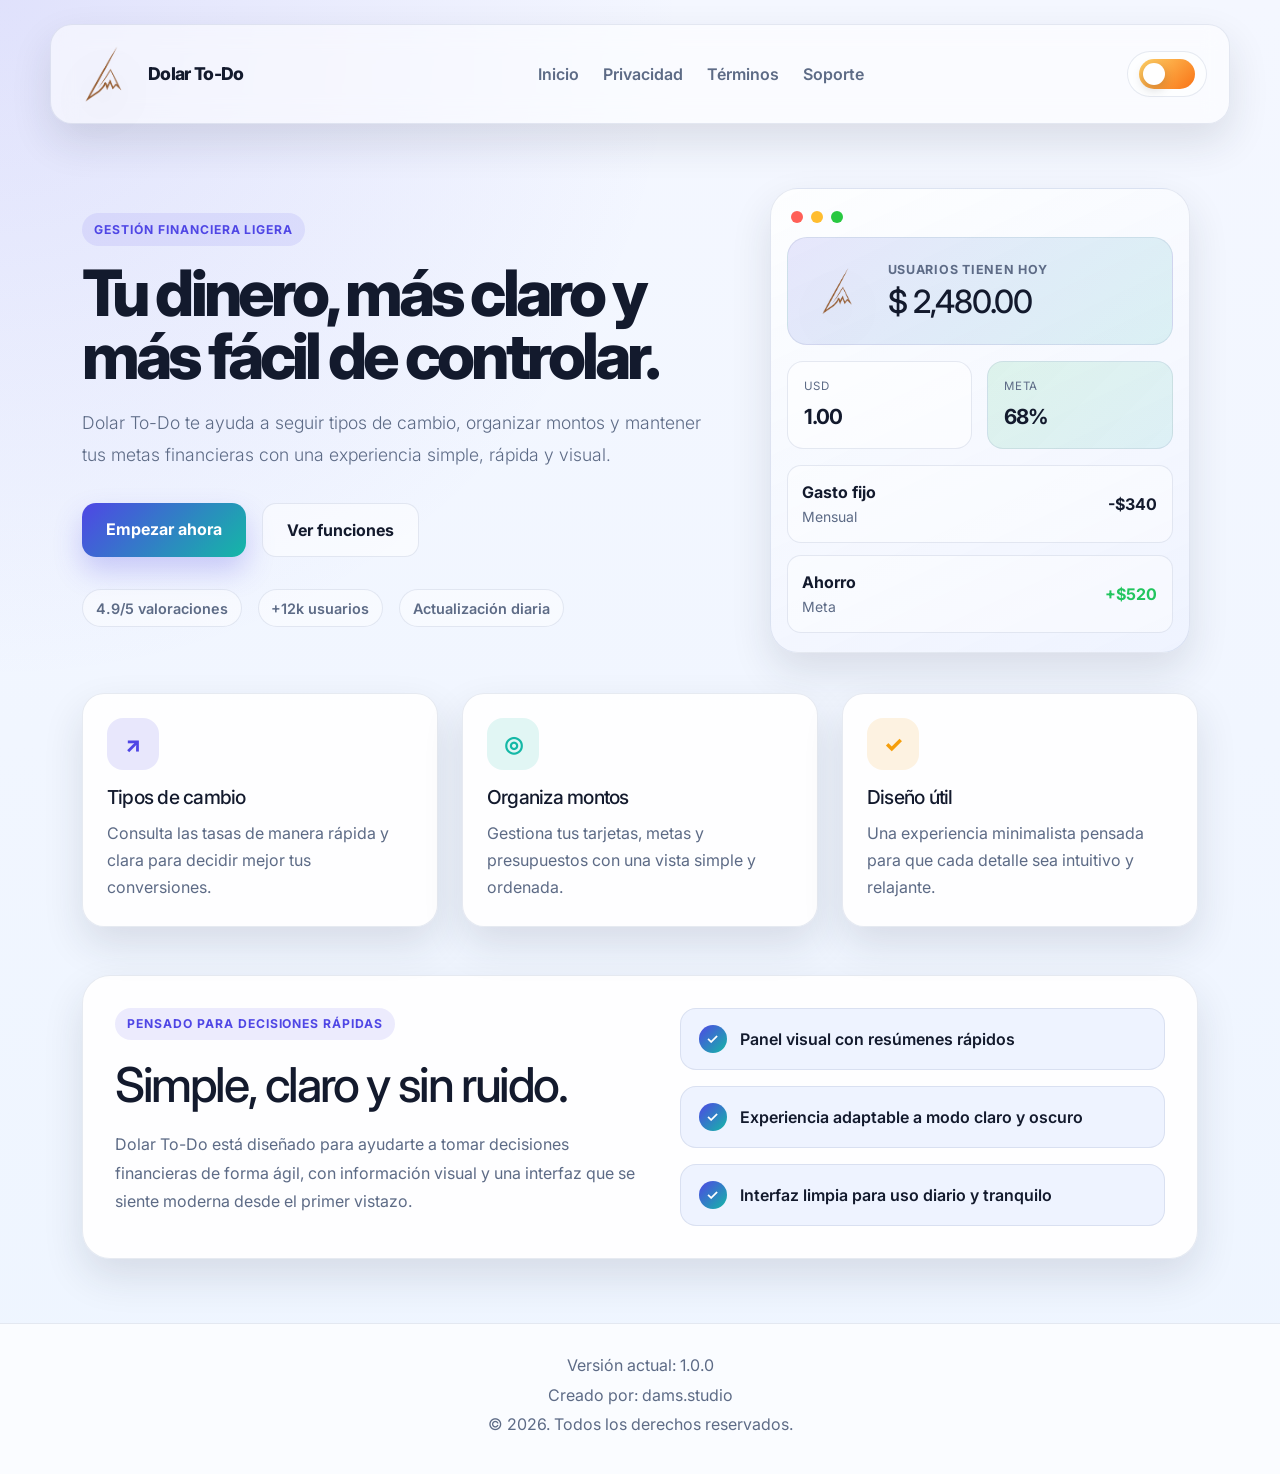
==== index.html @ 0527dc78 "Mejora del texto del hero" ====
﻿<!DOCTYPE html>
<html lang="es">
<head>
    <meta charset="UTF-8">
    <meta name="viewport" content="width=device-width, initial-scale=1.0">
    <title>Dolar To-Do</title>
    <meta name="description" content="Tu herramienta para consultar tasas y administrar tu dinero.">
    <link rel="preconnect" href="https://fonts.googleapis.com">
    <link rel="preconnect" href="https://fonts.gstatic.com" crossorigin>
    <link href="https://fonts.googleapis.com/css2?family=Inter:wght@400;500;600;700;800&display=swap" rel="stylesheet">
    <link href="https://cdn.jsdelivr.net/npm/bootstrap@5.3.3/dist/css/bootstrap.min.css" rel="stylesheet">
    <link rel="icon" type="image/png" href="dolartodo ico.png">
    <link rel="shortcut icon" type="image/png" href="dolartodo ico.png">
    <link rel="apple-touch-icon" href="dolartodo ico.png">
    <link rel="stylesheet" href="styles.css">
</head>
<body>
    <div class="page-shell">
        <header class="topbar">
            <a href="index.html" class="brand" aria-label="Dolar To-Do inicio">
                <img src="dolartodo ico.png" alt="Dolar To-Do" class="brand-logo">
                <span class="brand-text">Dolar To-Do</span>
            </a>

            <nav class="main-nav" aria-label="Navegación principal">
                <ul>
                    <li><a href="index.html">Inicio</a></li>
                    <li><a href="privacy.html">Privacidad</a></li>
                    <li><a href="terms.html">Términos</a></li>
                    <li><a href="support.html">Soporte</a></li>
                </ul>
            </nav>

            <button class="theme-toggle" type="button" aria-label="Cambiar tema">
                <span class="toggle-track">
                    <span class="toggle-thumb"></span>
                </span>
            </button>
        </header>

        <main class="container main-content">
            <section class="hero row align-items-center g-5">
                <div class="col-lg-7">
                    <span class="eyebrow">Gestión financiera ligera</span>
                    <h1>Tu dinero, más claro y más fácil de controlar.</h1>
                    <p class="lead">Dolar To-Do te ayuda a seguir tipos de cambio, organizar montos y mantener tus metas financieras con una experiencia simple, rápida y visual.</p>

                    <div class="hero-actions">
                        <a href="#features" class="btn btn-primary btn-cta">Empezar ahora</a>
                        <a href="#about" class="btn btn-secondary btn-ghost">Ver funciones</a>
                    </div>

                    <div class="social-proof">
                        <span>4.9/5 valoraciones</span>
                        <span>+12k usuarios</span>
                        <span>Actualización diaria</span>
                    </div>
                </div>

                <div class="col-lg-5">
                    <div class="showcase-card">
                        <div class="app-window">
                            <div class="window-header">
                                <span class="dot red"></span>
                                <span class="dot amber"></span>
                                <span class="dot green"></span>
                            </div>

                            <div class="app-hero-panel">
                                <div class="app-icon" aria-label="Logo Dolar To-Do">
                                    <img src="dolartodo ico.png" alt="Dolar To-Do" class="app-logo">
                                </div>
                                <div>
                                    <p class="app-label">Usuarios tienen hoy</p>
                                    <h3>$ 2,480.00</h3>
                                </div>
                            </div>

                            <div class="mini-stats">
                                <div class="stat-box">
                                    <span>USD</span>
                                    <strong>1.00</strong>
                                </div>
                                <div class="stat-box accent">
                                    <span>Meta</span>
                                    <strong>68%</strong>
                                </div>
                            </div>

                            <div class="expense-list">
                                <div class="expense-item">
                                    <div>
                                        <span class="item-title">Gasto fijo</span>
                                        <small>Mensual</small>
                                    </div>
                                    <strong>-$340</strong>
                                </div>
                                <div class="expense-item">
                                    <div>
                                        <span class="item-title">Ahorro</span>
                                        <small>Meta</small>
                                    </div>
                                    <strong class="positive">+$520</strong>
                                </div>
                            </div>
                        </div>
                    </div>
                </div>
            </section>

            <section id="features" class="feature-grid">
                <article class="feature-card">
                    <div class="feature-icon purple">↗</div>
                    <h3>Tipos de cambio</h3>
                    <p>Consulta las tasas de manera rápida y clara para decidir mejor tus conversiones.</p>
                </article>

                <article class="feature-card">
                    <div class="feature-icon teal">◎</div>
                    <h3>Organiza montos</h3>
                    <p>Gestiona tus tarjetas, metas y presupuestos con una vista simple y ordenada.</p>
                </article>

                <article class="feature-card">
                    <div class="feature-icon gold">✓</div>
                    <h3>Diseño útil</h3>
                    <p>Una experiencia minimalista pensada para que cada detalle sea intuitivo y relajante.</p>
                </article>
            </section>

            <section id="about" class="info-panel">
                <div class="info-copy">
                    <span class="eyebrow">Pensado para decisiones rápidas</span>
                    <h2>Simple, claro y sin ruido.</h2>
                    <p>Dolar To-Do está diseñado para ayudarte a tomar decisiones financieras de forma ágil, con información visual y una interfaz que se siente moderna desde el primer vistazo.</p>
                </div>

                <div class="check-list">
                    <div class="check-item">
                        <span class="check-mark">✓</span>
                        <span>Panel visual con resúmenes rápidos</span>
                    </div>
                    <div class="check-item">
                        <span class="check-mark">✓</span>
                        <span>Experiencia adaptable a modo claro y oscuro</span>
                    </div>
                    <div class="check-item">
                        <span class="check-mark">✓</span>
                        <span>Interfaz limpia para uso diario y tranquilo</span>
                    </div>
                </div>
            </section>
        </main>

        <footer class="site-footer">
            <p>Versión actual: 1.0.0</p>
            <p>Creado por: dams.studio</p>
            <p>&copy; 2026. Todos los derechos reservados.</p>
        </footer>
    </div>

    <script src="https://cdn.jsdelivr.net/npm/bootstrap@5.3.3/dist/js/bootstrap.bundle.min.js"></script>
    <script>
        const toggleButton = document.querySelector('.theme-toggle');
        const body = document.body;
        const storedTheme = localStorage.getItem('theme');

        if (storedTheme === 'dark') {
            body.classList.add('dark-mode');
        }

        toggleButton.addEventListener('click', () => {
            body.classList.toggle('dark-mode');
            const isDark = body.classList.contains('dark-mode');
            localStorage.setItem('theme', isDark ? 'dark' : 'light');
        });
    </script>
</body>
</html>
---- styles.css ----
﻿:root {
    --bg-color: #f4f7ff;
    --bg-glow: rgba(79, 70, 229, 0.12);
    --text-color: #131a2d;
    --muted-color: #5d6b86;
    --primary-color: #4f46e5;
    --primary-strong: #4338ca;
    --secondary-color: #14b8a6;
    --surface-color: rgba(255, 255, 255, 0.9);
    --surface-alt: #eef3ff;
    --border-color: rgba(124, 138, 175, 0.18);
    --shadow-soft: 0 18px 40px rgba(31, 41, 55, 0.12);
    --success-color: #22c55e;
    --warning-color: #f59e0b;
    --footer-bg: rgba(255, 255, 255, 0.7);
}

body.dark-mode {
    --bg-color: #0b1120;
    --bg-glow: rgba(99, 102, 241, 0.2);
    --text-color: #edf2ff;
    --muted-color: #a4b0cf;
    --primary-color: #8b5cf6;
    --primary-strong: #7c3aed;
    --secondary-color: #2dd4bf;
    --surface-color: rgba(17, 24, 39, 0.85);
    --surface-alt: #111827;
    --border-color: rgba(148, 163, 184, 0.18);
    --shadow-soft: 0 20px 45px rgba(15, 23, 42, 0.4);
    --success-color: #34d399;
    --warning-color: #fbbf24;
    --footer-bg: rgba(15, 23, 42, 0.8);
}

* {
    box-sizing: border-box;
    margin: 0;
    padding: 0;
}

html {
    scroll-behavior: smooth;
}

body {
    font-family: 'Inter', sans-serif;
    background:
        radial-gradient(circle at top left, var(--bg-glow), transparent 35%),
        linear-gradient(180deg, var(--bg-color) 0%, #eef5ff 100%);
    color: var(--text-color);
    min-height: 100vh;
    transition: background 0.3s ease, color 0.3s ease;
}

body.dark-mode {
    background:
        radial-gradient(circle at top left, var(--bg-glow), transparent 30%),
        linear-gradient(180deg, var(--bg-color) 0%, #111827 100%);
}

.page-shell {
    min-height: 100vh;
    display: flex;
    flex-direction: column;
}

.topbar {
    width: min(1180px, calc(100% - 32px));
    margin: 24px auto 0;
    padding: 18px 22px;
    background: rgba(255, 255, 255, 0.55);
    backdrop-filter: blur(12px);
    border: 1px solid var(--border-color);
    border-radius: 22px;
    box-shadow: var(--shadow-soft);
    display: flex;
    align-items: center;
    justify-content: space-between;
    gap: 1rem;
}

body.dark-mode .topbar {
    background: rgba(15, 23, 42, 0.7);
}

.brand {
    display: inline-flex;
    align-items: center;
    gap: 0.8rem;
    text-decoration: none;
    color: var(--text-color);
    font-weight: 800;
    letter-spacing: -0.04em;
}

.brand-logo,
.app-logo {
    width: 62px;
    height: 62px;
    object-fit: contain;
    display: block;
    border-radius: 18px;
    background: transparent;
    padding: 0;
    border: none;
    box-shadow: none;
    filter: drop-shadow(0 12px 22px rgba(32, 26, 13, 0.18));
}

.brand-text {
    font-size: 1.1rem;
}

.main-nav ul {
    list-style: none;
    display: flex;
    align-items: center;
    gap: 1.5rem;
    margin: 0;
}

.main-nav a {
    text-decoration: none;
    color: var(--muted-color);
    font-weight: 600;
    transition: color 0.2s ease;
}

.main-nav a:hover {
    color: var(--primary-color);
}

.theme-toggle {
    border: 1px solid var(--border-color);
    background: rgba(255, 255, 255, 0.55);
    border-radius: 999px;
    padding: 0.45rem 0.7rem;
    cursor: pointer;
    transition: all 0.2s ease;
}

body.dark-mode .theme-toggle {
    background: rgba(17, 24, 39, 0.8);
}

.toggle-track {
    width: 56px;
    height: 30px;
    display: flex;
    align-items: center;
    border-radius: 999px;
    background: linear-gradient(135deg, #ffd166, #f97316);
    padding: 4px;
    position: relative;
}

.toggle-thumb {
    width: 22px;
    height: 22px;
    border-radius: 50%;
    background: white;
    display: block;
    transform: translateX(0);
    transition: transform 0.25s ease;
    box-shadow: 0 4px 12px rgba(0, 0, 0, 0.18);
}

body.dark-mode .toggle-thumb {
    transform: translateX(26px);
}

.main-content {
    flex: 1;
    width: min(1180px, calc(100% - 32px));
    padding-top: 64px;
    padding-bottom: 64px;
}

.hero {
    margin-bottom: 2.5rem;
}

.eyebrow {
    display: inline-flex;
    align-items: center;
    padding: 0.45rem 0.75rem;
    border-radius: 999px;
    background: rgba(79, 70, 229, 0.1);
    color: var(--primary-color);
    font-size: 0.76rem;
    font-weight: 700;
    letter-spacing: 0.08em;
    text-transform: uppercase;
    margin-bottom: 1rem;
}

.hero h1 {
    font-size: clamp(2.6rem, 5vw, 5rem);
    line-height: 0.98;
    letter-spacing: -0.06em;
    margin-bottom: 1.25rem;
    font-weight: 800;
}

.lead {
    font-size: 1.1rem;
    color: var(--muted-color);
    max-width: 620px;
    line-height: 1.8;
}

.hero-actions {
    display: flex;
    flex-wrap: wrap;
    gap: 1rem;
    margin-top: 2rem;
}

.btn {
    border-radius: 14px;
    padding: 0.9rem 1.5rem;
    font-weight: 700;
    transition: transform 0.2s ease, box-shadow 0.2s ease;
}

.btn:hover {
    transform: translateY(-1px);
}

.btn-primary {
    background: linear-gradient(135deg, var(--primary-color), var(--secondary-color));
    border: none;
    box-shadow: 0 14px 28px rgba(79, 70, 229, 0.25);
}

.btn-secondary {
    background: rgba(255, 255, 255, 0.5);
    border: 1px solid var(--border-color);
    color: var(--text-color);
}

body.dark-mode .btn-secondary {
    background: rgba(17, 24, 39, 0.8);
}

.social-proof {
    display: flex;
    flex-wrap: wrap;
    gap: 1rem;
    margin-top: 2rem;
    color: var(--muted-color);
    font-size: 0.9rem;
    font-weight: 600;
}

.social-proof span {
    padding: 0.45rem 0.8rem;
    border-radius: 999px;
    background: rgba(255, 255, 255, 0.45);
    border: 1px solid var(--border-color);
}

body.dark-mode .social-proof span {
    background: rgba(17, 24, 39, 0.65);
}

.showcase-card {
    display: flex;
    justify-content: center;
}

.app-window {
    width: min(100%, 420px);
    background: linear-gradient(155deg, rgba(255,255,255,0.82), rgba(238,243,255,0.9));
    border: 1px solid var(--border-color);
    border-radius: 28px;
    box-shadow: var(--shadow-soft);
    padding: 1rem 1rem 1.2rem;
}

body.dark-mode .app-window {
    background: linear-gradient(155deg, rgba(17,24,39,0.9), rgba(15,23,42,1));
}

.window-header {
    display: flex;
    gap: 0.5rem;
    padding: 0.35rem 0.25rem 0.9rem;
}

.dot {
    width: 12px;
    height: 12px;
    border-radius: 50%;
    display: inline-block;
}

.dot.red { background: #ff5f57; }
.dot.amber { background: #ffbd2f; }
.dot.green { background: #28c840; }

.app-hero-panel {
    display: flex;
    align-items: center;
    gap: 1rem;
    padding: 1.2rem 1rem;
    border-radius: 20px;
    background: linear-gradient(135deg, rgba(79,70,229,0.12), rgba(20,184,166,0.12));
    border: 1px solid var(--border-color);
}

.app-icon {
    width: 68px;
    height: 68px;
    display: flex;
    align-items: center;
    justify-content: center;
    border-radius: 22px;
    background: transparent;
    border: none;
    box-shadow: none;
    overflow: visible;
}

.app-logo {
    width: 52px;
    height: 52px;
    border-radius: 18px;
    background: transparent;
    padding: 0;
}
.app-label {
    margin: 0;
    color: var(--muted-color);
    font-size: 0.78rem;
    font-weight: 700;
    text-transform: uppercase;
    letter-spacing: 0.06em;
}

.app-hero-panel h3 {
    margin: 0.25rem 0 0;
    font-size: 2rem;
    letter-spacing: -0.04em;
}

.mini-stats {
    display: grid;
    grid-template-columns: repeat(2, minmax(0, 1fr));
    gap: 0.9rem;
    margin-top: 1rem;
}

.stat-box {
    padding: 1rem;
    border-radius: 16px;
    background: rgba(255,255,255,0.5);
    border: 1px solid var(--border-color);
}

body.dark-mode .stat-box {
    background: rgba(17,24,39,0.8);
}

.stat-box span {
    display: block;
    color: var(--muted-color);
    font-size: 0.72rem;
    text-transform: uppercase;
    letter-spacing: 0.08em;
}

.stat-box strong {
    display: block;
    margin-top: 0.35rem;
    font-size: 1.3rem;
    letter-spacing: -0.04em;
}

.stat-box.accent {
    background: linear-gradient(135deg, rgba(34,197,94,0.12), rgba(20,184,166,0.1));
}

.expense-list {
    margin-top: 1rem;
    display: flex;
    flex-direction: column;
    gap: 0.8rem;
}

.expense-item {
    display: flex;
    align-items: center;
    justify-content: space-between;
    padding: 0.85rem 0.9rem;
    border-radius: 14px;
    background: rgba(255,255,255,0.45);
    border: 1px solid var(--border-color);
}

body.dark-mode .expense-item {
    background: rgba(17, 24, 39, 0.7);
}

.item-title {
    display: block;
    font-weight: 700;
}

.expense-item small {
    color: var(--muted-color);
}

.positive {
    color: var(--success-color);
}

.feature-grid {
    display: grid;
    grid-template-columns: repeat(3, minmax(0, 1fr));
    gap: 1.5rem;
    margin-top: 2.5rem;
}

.feature-card {
    background: var(--surface-color);
    border: 1px solid var(--border-color);
    box-shadow: var(--shadow-soft);
    border-radius: 22px;
    padding: 1.5rem;
    transition: transform 0.2s ease, box-shadow 0.2s ease;
}

.feature-card:hover {
    transform: translateY(-4px);
}

.feature-icon {
    width: 52px;
    height: 52px;
    border-radius: 16px;
    display: flex;
    align-items: center;
    justify-content: center;
    font-size: 1.35rem;
    font-weight: 800;
    margin-bottom: 1rem;
}

.feature-icon.purple {
    background: rgba(79, 70, 229, 0.12);
    color: var(--primary-color);
}

.feature-icon.teal {
    background: rgba(20, 184, 166, 0.12);
    color: var(--secondary-color);
}

.feature-icon.gold {
    background: rgba(245, 158, 11, 0.12);
    color: var(--warning-color);
}

.feature-card h3 {
    font-size: 1.2rem;
    margin-bottom: 0.7rem;
    letter-spacing: -0.04em;
}

.feature-card p {
    margin: 0;
    color: var(--muted-color);
    line-height: 1.7;
}

.info-panel {
    margin-top: 3rem;
    background: var(--surface-color);
    border: 1px solid var(--border-color);
    border-radius: 28px;
    box-shadow: var(--shadow-soft);
    padding: 2rem;
    display: grid;
    grid-template-columns: 1.1fr 1fr;
    gap: 2rem;
}

.info-copy h2 {
    font-size: clamp(2rem, 4vw, 3rem);
    letter-spacing: -0.05em;
    margin-bottom: 1rem;
}

.info-copy p {
    color: var(--muted-color);
    line-height: 1.8;
    margin: 0;
}

.check-list {
    display: flex;
    flex-direction: column;
    justify-content: center;
    gap: 1rem;
}

.check-item {
    display: flex;
    align-items: center;
    gap: 0.85rem;
    padding: 1rem 1.1rem;
    border-radius: 16px;
    background: var(--surface-alt);
    border: 1px solid var(--border-color);
    font-weight: 600;
}

.check-mark {
    width: 28px;
    height: 28px;
    border-radius: 50%;
    display: inline-flex;
    align-items: center;
    justify-content: center;
    background: linear-gradient(135deg, var(--primary-color), var(--secondary-color));
    color: white;
    font-size: 0.9rem;
    flex-shrink: 0;
}

.site-footer {
    background: var(--footer-bg);
    border-top: 1px solid var(--border-color);
    text-align: center;
    padding: 1.5rem 1rem 2rem;
    color: var(--muted-color);
}

.site-footer p {
    margin: 0.35rem 0;
}

@media (max-width: 992px) {
    .feature-grid,
    .info-panel {
        grid-template-columns: 1fr;
    }
}

@media (max-width: 720px) {
    .topbar {
        flex-wrap: wrap;
        justify-content: center;
        text-align: center;
    }

    .main-nav ul {
        flex-wrap: wrap;
        justify-content: center;
    }

    .hero {
        text-align: center;
    }

    .hero-actions,
    .social-proof {
        justify-content: center;
    }

    .lead {
        margin: 0 auto;
    }
}

@media (max-width: 560px) {
    .main-content {
        padding-top: 32px;
    }

    .topbar {
        width: min(100% - 20px, 1180px);
        padding: 16px 18px;
    }

    .brand-text {
        font-size: 1rem;
    }

    .hero h1 {
        font-size: 2.6rem;
    }

    .app-hero-panel h3 {
        font-size: 1.5rem;
    }

    .mini-stats {
        grid-template-columns: 1fr;
    }
}
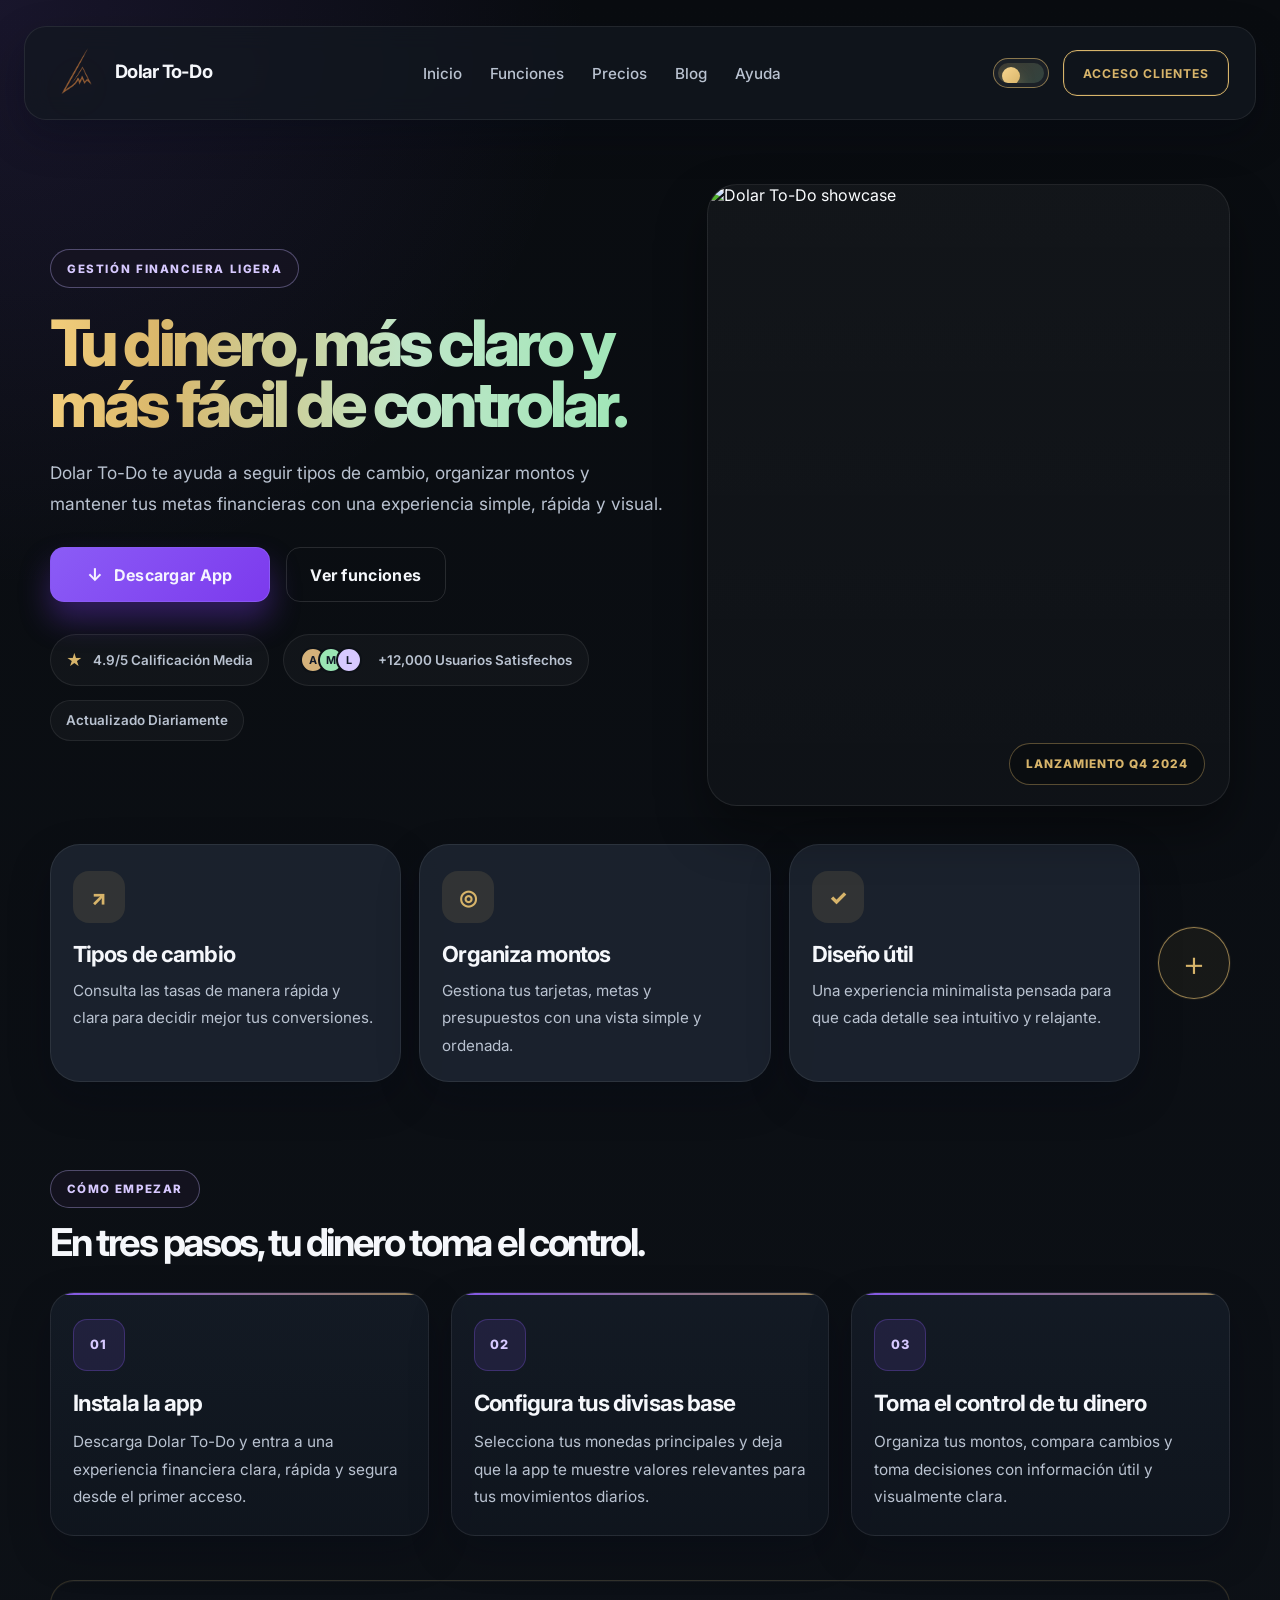
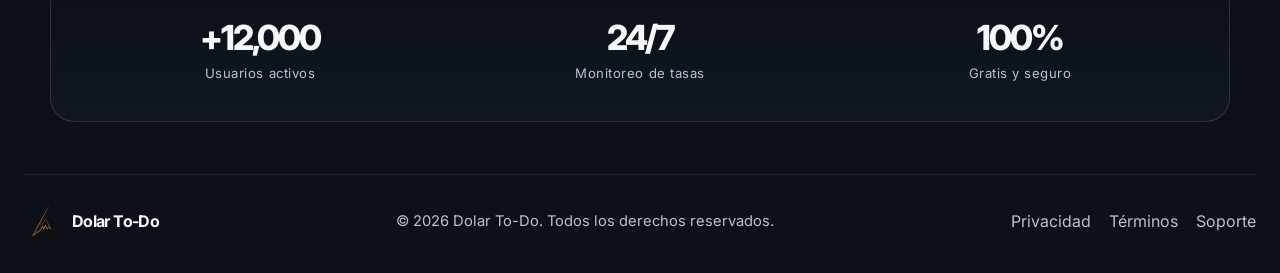
==== commit e50a987e: "Ajustes fintech y métricas final" ====
--- a/index.html
+++ b/index.html
@@ -1,176 +1,194 @@
 ﻿<!DOCTYPE html>
 <html lang="es">
 <head>
-    <meta charset="UTF-8">
-    <meta name="viewport" content="width=device-width, initial-scale=1.0">
+    <meta charset="UTF-8" />
+    <meta name="viewport" content="width=device-width, initial-scale=1.0" />
     <title>Dolar To-Do</title>
-    <meta name="description" content="Tu herramienta para consultar tasas y administrar tu dinero.">
-    <link rel="preconnect" href="https://fonts.googleapis.com">
-    <link rel="preconnect" href="https://fonts.gstatic.com" crossorigin>
-    <link href="https://fonts.googleapis.com/css2?family=Inter:wght@400;500;600;700;800&display=swap" rel="stylesheet">
-    <link href="https://cdn.jsdelivr.net/npm/bootstrap@5.3.3/dist/css/bootstrap.min.css" rel="stylesheet">
-    <link rel="icon" type="image/png" href="dolartodo ico.png">
-    <link rel="shortcut icon" type="image/png" href="dolartodo ico.png">
-    <link rel="apple-touch-icon" href="dolartodo ico.png">
-    <link rel="stylesheet" href="styles.css">
+    <meta name="description" content="Tu herramienta para consultar tasas y administrar tu dinero." />
+    <link rel="preconnect" href="https://fonts.googleapis.com" />
+    <link rel="preconnect" href="https://fonts.gstatic.com" crossorigin />
+    <link href="https://fonts.googleapis.com/css2?family=Inter:wght@400;500;600;700;800&display=swap" rel="stylesheet" />
+    <link rel="icon" type="image/png" href="dolartodo ico.png" />
+    <link rel="shortcut icon" type="image/png" href="dolartodo ico.png" />
+    <link rel="stylesheet" href="styles.css" />
 </head>
-<body>
+<body class="dark-mode">
     <div class="page-shell">
         <header class="topbar">
-            <a href="index.html" class="brand" aria-label="Dolar To-Do inicio">
-                <img src="dolartodo ico.png" alt="Dolar To-Do" class="brand-logo">
-                <span class="brand-text">Dolar To-Do</span>
-            </a>
+            <div class="brand-wrap">
+                <a href="index.html" class="brand" aria-label="Dolar To-Do inicio">
+                    <img src="dolartodo ico.png" alt="Dolar To-Do" class="brand-logo" />
+                    <span class="brand-text">Dolar To-Do</span>
+                </a>
+            </div>
 
             <nav class="main-nav" aria-label="Navegación principal">
                 <ul>
                     <li><a href="index.html">Inicio</a></li>
-                    <li><a href="privacy.html">Privacidad</a></li>
-                    <li><a href="terms.html">Términos</a></li>
-                    <li><a href="support.html">Soporte</a></li>
+                    <li><a href="#features">Funciones</a></li>
+                    <li><a href="#pricing">Precios</a></li>
+                    <li><a href="#blog">Blog</a></li>
+                    <li><a href="support.html">Ayuda</a></li>
                 </ul>
             </nav>
 
-            <button class="theme-toggle" type="button" aria-label="Cambiar tema">
-                <span class="toggle-track">
-                    <span class="toggle-thumb"></span>
-                </span>
-            </button>
+            <div class="header-actions">
+                <button class="theme-toggle" type="button" aria-label="Cambiar tema">
+                    <span class="toggle-track">
+                        <span class="toggle-thumb"></span>
+                    </span>
+                </button>
+                <a href="https://drive.google.com/open?id=1YlTfRmYwY9cH1RoJa2s1Q6r-gpyuDHCo&usp=drive_fs" target="_blank" rel="noopener noreferrer" class="btn btn-outline btn-clientes">ACCESO CLIENTES</a>
+            </div>
         </header>
 
-        <main class="container main-content">
-            <section class="hero row align-items-center g-5">
-                <div class="col-lg-7">
-                    <span class="eyebrow">Gestión financiera ligera</span>
+        <main class="main-content">
+            <section class="hero">
+                <div class="hero-copy">
+                    <span class="eyebrow">GESTIÓN FINANCIERA LIGERA</span>
                     <h1>Tu dinero, más claro y más fácil de controlar.</h1>
                     <p class="lead">Dolar To-Do te ayuda a seguir tipos de cambio, organizar montos y mantener tus metas financieras con una experiencia simple, rápida y visual.</p>
 
                     <div class="hero-actions">
-                        <a href="#features" class="btn btn-primary btn-cta">Empezar ahora</a>
-                        <a href="#about" class="btn btn-secondary btn-ghost">Ver funciones</a>
+                        <a href="https://drive.google.com/open?id=1YlTfRmYwY9cH1RoJa2s1Q6r-gpyuDHCo&usp=drive_fs" target="_blank" rel="noopener noreferrer" class="btn btn-download">
+                            <span class="btn-icon">↓</span>
+                            Descargar App
+                        </a>
+                        <a href="#features" class="btn btn-secondary">Ver funciones</a>
                     </div>
 
-                    <div class="social-proof">
-                        <span>4.9/5 valoraciones</span>
-                        <span>+12k usuarios</span>
-                        <span>Actualización diaria</span>
+                    <div class="social-proof" aria-label="Prueba social">
+                        <div class="pill rating-pill">
+                            <span class="icon">★</span>
+                            <span>4.9/5 Calificación Media</span>
+                        </div>
+
+                        <div class="pill users-pill">
+                            <div class="avatars" aria-hidden="true">
+                                <span class="avatar avatar-one">A</span>
+                                <span class="avatar avatar-two">M</span>
+                                <span class="avatar avatar-three">L</span>
+                            </div>
+                            <span>+12,000 Usuarios Satisfechos</span>
+                        </div>
+
+                        <div class="pill update-pill">
+                            <span>Actualizado Diariamente</span>
+                        </div>
                     </div>
                 </div>
 
-                <div class="col-lg-5">
-                    <div class="showcase-card">
-                        <div class="app-window">
-                            <div class="window-header">
-                                <span class="dot red"></span>
-                                <span class="dot amber"></span>
-                                <span class="dot green"></span>
-                            </div>
-
-                            <div class="app-hero-panel">
-                                <div class="app-icon" aria-label="Logo Dolar To-Do">
-                                    <img src="dolartodo ico.png" alt="Dolar To-Do" class="app-logo">
-                                </div>
-                                <div>
-                                    <p class="app-label">Usuarios tienen hoy</p>
-                                    <h3>$ 2,480.00</h3>
-                                </div>
-                            </div>
-
-                            <div class="mini-stats">
-                                <div class="stat-box">
-                                    <span>USD</span>
-                                    <strong>1.00</strong>
-                                </div>
-                                <div class="stat-box accent">
-                                    <span>Meta</span>
-                                    <strong>68%</strong>
-                                </div>
-                            </div>
-
-                            <div class="expense-list">
-                                <div class="expense-item">
-                                    <div>
-                                        <span class="item-title">Gasto fijo</span>
-                                        <small>Mensual</small>
-                                    </div>
-                                    <strong>-$340</strong>
-                                </div>
-                                <div class="expense-item">
-                                    <div>
-                                        <span class="item-title">Ahorro</span>
-                                        <small>Meta</small>
-                                    </div>
-                                    <strong class="positive">+$520</strong>
-                                </div>
-                            </div>
-                        </div>
+                <div class="hero-visual">
+                    <div class="visual-frame">
+                        <img src="imagen-nube.png" alt="Dolar To-Do showcase" />
+                        <span class="floating-tag">LANZAMIENTO Q4 2024</span>
                     </div>
                 </div>
             </section>
 
-            <section id="features" class="feature-grid">
+            <section id="features" class="feature-bar">
                 <article class="feature-card">
-                    <div class="feature-icon purple">↗</div>
+                    <div class="feature-icon">↗</div>
                     <h3>Tipos de cambio</h3>
                     <p>Consulta las tasas de manera rápida y clara para decidir mejor tus conversiones.</p>
                 </article>
 
                 <article class="feature-card">
-                    <div class="feature-icon teal">◎</div>
+                    <div class="feature-icon">◎</div>
                     <h3>Organiza montos</h3>
                     <p>Gestiona tus tarjetas, metas y presupuestos con una vista simple y ordenada.</p>
                 </article>
 
                 <article class="feature-card">
-                    <div class="feature-icon gold">✓</div>
+                    <div class="feature-icon">✓</div>
                     <h3>Diseño útil</h3>
                     <p>Una experiencia minimalista pensada para que cada detalle sea intuitivo y relajante.</p>
                 </article>
+
+                <button class="feature-plus" type="button" aria-label="Más opciones">+</button>
             </section>
 
-            <section id="about" class="info-panel">
-                <div class="info-copy">
-                    <span class="eyebrow">Pensado para decisiones rápidas</span>
-                    <h2>Simple, claro y sin ruido.</h2>
-                    <p>Dolar To-Do está diseñado para ayudarte a tomar decisiones financieras de forma ágil, con información visual y una interfaz que se siente moderna desde el primer vistazo.</p>
+            <section class="steps-section" aria-labelledby="how-it-starts-title">
+                <div class="section-header">
+                    <span class="eyebrow eyebrow-small">Cómo empezar</span>
+                    <h2 id="how-it-starts-title">En tres pasos, tu dinero toma el control.</h2>
                 </div>
 
-                <div class="check-list">
-                    <div class="check-item">
-                        <span class="check-mark">✓</span>
-                        <span>Panel visual con resúmenes rápidos</span>
-                    </div>
-                    <div class="check-item">
-                        <span class="check-mark">✓</span>
-                        <span>Experiencia adaptable a modo claro y oscuro</span>
-                    </div>
-                    <div class="check-item">
-                        <span class="check-mark">✓</span>
-                        <span>Interfaz limpia para uso diario y tranquilo</span>
-                    </div>
+                <div class="step-grid">
+                    <article class="step-card">
+                        <div class="step-number">01</div>
+                        <h3>Instala la app</h3>
+                        <p>Descarga Dolar To-Do y entra a una experiencia financiera clara, rápida y segura desde el primer acceso.</p>
+                    </article>
+
+                    <article class="step-card">
+                        <div class="step-number">02</div>
+                        <h3>Configura tus divisas base</h3>
+                        <p>Selecciona tus monedas principales y deja que la app te muestre valores relevantes para tus movimientos diarios.</p>
+                    </article>
+
+                    <article class="step-card">
+                        <div class="step-number">03</div>
+                        <h3>Toma el control de tu dinero</h3>
+                        <p>Organiza tus montos, compara cambios y toma decisiones con información útil y visualmente clara.</p>
+                    </article>
+                </div>
+            </section>
+
+            <section class="metrics-strip" aria-label="Métricas de la app">
+                <div class="metric-item">
+                    <strong>+12,000</strong>
+                    <span>Usuarios activos</span>
+                </div>
+                <div class="metric-item">
+                    <strong>24/7</strong>
+                    <span>Monitoreo de tasas</span>
+                </div>
+                <div class="metric-item">
+                    <strong>100%</strong>
+                    <span>Gratis y seguro</span>
                 </div>
             </section>
         </main>
 
         <footer class="site-footer">
-            <p>Versión actual: 1.0.0</p>
-            <p>Creado por: dams.studio</p>
-            <p>&copy; 2026. Todos los derechos reservados.</p>
+            <div class="footer-inner">
+                <div class="footer-brand">
+                    <img src="dolartodo ico.png" alt="Dolar To-Do" class="footer-logo" />
+                    <span>Dolar To-Do</span>
+                </div>
+
+                <div class="footer-meta">
+                    <p>© <span id="year"></span> Dolar To-Do. Todos los derechos reservados.</p>
+                </div>
+
+                <nav class="footer-links" aria-label="Enlaces legales y de contacto">
+                    <a href="privacy.html">Privacidad</a>
+                    <a href="terms.html">Términos</a>
+                    <a href="support.html">Soporte</a>
+                </nav>
+            </div>
         </footer>
     </div>
 
-    <script src="https://cdn.jsdelivr.net/npm/bootstrap@5.3.3/dist/js/bootstrap.bundle.min.js"></script>
     <script>
         const toggleButton = document.querySelector('.theme-toggle');
         const body = document.body;
         const storedTheme = localStorage.getItem('theme');
+        const yearNode = document.getElementById('year');
 
-        if (storedTheme === 'dark') {
-            body.classList.add('dark-mode');
+        if (yearNode) {
+            yearNode.textContent = new Date().getFullYear();
+        }
+
+        if (storedTheme === 'light') {
+            body.classList.remove('dark-mode');
+            body.classList.add('light-mode');
         }
 
         toggleButton.addEventListener('click', () => {
             body.classList.toggle('dark-mode');
+            body.classList.toggle('light-mode');
             const isDark = body.classList.contains('dark-mode');
             localStorage.setItem('theme', isDark ? 'dark' : 'light');
         });
--- a/styles.css
+++ b/styles.css
@@ -1,35 +1,23 @@
 ﻿:root {
-    --bg-color: #f4f7ff;
-    --bg-glow: rgba(79, 70, 229, 0.12);
-    --text-color: #131a2d;
-    --muted-color: #5d6b86;
-    --primary-color: #4f46e5;
-    --primary-strong: #4338ca;
-    --secondary-color: #14b8a6;
-    --surface-color: rgba(255, 255, 255, 0.9);
-    --surface-alt: #eef3ff;
-    --border-color: rgba(124, 138, 175, 0.18);
-    --shadow-soft: 0 18px 40px rgba(31, 41, 55, 0.12);
-    --success-color: #22c55e;
-    --warning-color: #f59e0b;
-    --footer-bg: rgba(255, 255, 255, 0.7);
-}
-
-body.dark-mode {
-    --bg-color: #0b1120;
-    --bg-glow: rgba(99, 102, 241, 0.2);
-    --text-color: #edf2ff;
-    --muted-color: #a4b0cf;
-    --primary-color: #8b5cf6;
-    --primary-strong: #7c3aed;
-    --secondary-color: #2dd4bf;
-    --surface-color: rgba(17, 24, 39, 0.85);
-    --surface-alt: #111827;
-    --border-color: rgba(148, 163, 184, 0.18);
-    --shadow-soft: 0 20px 45px rgba(15, 23, 42, 0.4);
-    --success-color: #34d399;
-    --warning-color: #fbbf24;
-    --footer-bg: rgba(15, 23, 42, 0.8);
+    --bg-base: #0d1117;
+    --bg-panel: #121821;
+    --bg-soft: #171f2a;
+    --bg-card: #1c2430;
+    --bg-card-2: #202b39;
+    --text-main: #f5f7fb;
+    --text-soft: #b9c2d0;
+    --text-muted: #7f8ca6;
+    --line: rgba(255, 255, 255, 0.08);
+    --gold: #d7b46a;
+    --gold-soft: rgba(215, 180, 106, 0.18);
+    --green: #9ae6b4;
+    --purple: #8b5cf6;
+    --purple-soft: rgba(139, 92, 246, 0.14);
+    --shadow: 0 24px 50px rgba(0, 0, 0, 0.38);
+    --shadow-soft: 0 16px 40px rgba(2, 6, 23, 0.28);
+    --radius-xl: 30px;
+    --radius-lg: 24px;
+    --radius-md: 18px;
 }
 
 * {
@@ -45,558 +33,690 @@
 body {
     font-family: 'Inter', sans-serif;
     background:
-        radial-gradient(circle at top left, var(--bg-glow), transparent 35%),
-        linear-gradient(180deg, var(--bg-color) 0%, #eef5ff 100%);
-    color: var(--text-color);
+        radial-gradient(circle at top left, rgba(139, 92, 246, 0.12), transparent 26%),
+        linear-gradient(180deg, #090c10 0%, #0d1117 100%);
+    color: var(--text-main);
     min-height: 100vh;
-    transition: background 0.3s ease, color 0.3s ease;
-}
-
-body.dark-mode {
+}
+
+body.light-mode {
     background:
-        radial-gradient(circle at top left, var(--bg-glow), transparent 30%),
-        linear-gradient(180deg, var(--bg-color) 0%, #111827 100%);
+        radial-gradient(circle at top left, rgba(215, 180, 106, 0.12), transparent 28%),
+        linear-gradient(180deg, #f2f5f8 0%, #edf0f3 100%);
+    color: #0d1117;
+}
+
+img {
+    max-width: 100%;
+    display: block;
+}
+
+button,
+a {
+    font: inherit;
 }
 
 .page-shell {
-    min-height: 100vh;
-    display: flex;
-    flex-direction: column;
+    max-width: 1280px;
+    margin: 0 auto;
+    padding: 26px 24px 0;
 }
 
 .topbar {
-    width: min(1180px, calc(100% - 32px));
-    margin: 24px auto 0;
-    padding: 18px 22px;
-    background: rgba(255, 255, 255, 0.55);
+    display: flex;
+    align-items: center;
+    justify-content: space-between;
+    gap: 22px;
+    padding: 18px 26px;
+    border: 1px solid var(--line);
+    border-radius: 22px;
+    background: rgba(18, 24, 33, 0.72);
     backdrop-filter: blur(12px);
-    border: 1px solid var(--border-color);
-    border-radius: 22px;
     box-shadow: var(--shadow-soft);
-    display: flex;
-    align-items: center;
-    justify-content: space-between;
-    gap: 1rem;
-}
-
-body.dark-mode .topbar {
-    background: rgba(15, 23, 42, 0.7);
+    position: sticky;
+    top: 18px;
+    z-index: 20;
+}
+
+body.light-mode .topbar {
+    background: rgba(255, 255, 255, 0.75);
+    border-color: rgba(13, 17, 23, 0.08);
+}
+
+.brand-wrap {
+    flex: 0 0 auto;
 }
 
 .brand {
     display: inline-flex;
     align-items: center;
-    gap: 0.8rem;
+    gap: 12px;
     text-decoration: none;
-    color: var(--text-color);
-    font-weight: 800;
+    color: var(--text-main);
+}
+
+body.light-mode .brand {
+    color: #111827;
+}
+
+.brand-logo {
+    width: 52px;
+    height: 52px;
+    object-fit: contain;
+    filter: drop-shadow(0 10px 18px rgba(215, 180, 106, 0.12));
+}
+
+.brand-text {
+    font-size: 1.15rem;
+    font-weight: 700;
     letter-spacing: -0.04em;
 }
 
-.brand-logo,
-.app-logo {
-    width: 62px;
-    height: 62px;
-    object-fit: contain;
-    display: block;
-    border-radius: 18px;
-    background: transparent;
-    padding: 0;
-    border: none;
-    box-shadow: none;
-    filter: drop-shadow(0 12px 22px rgba(32, 26, 13, 0.18));
-}
-
-.brand-text {
-    font-size: 1.1rem;
+.main-nav {
+    flex: 1;
+    display: flex;
+    justify-content: center;
 }
 
 .main-nav ul {
     list-style: none;
     display: flex;
     align-items: center;
-    gap: 1.5rem;
-    margin: 0;
+    justify-content: center;
+    gap: 28px;
 }
 
 .main-nav a {
+    color: var(--text-soft);
     text-decoration: none;
-    color: var(--muted-color);
-    font-weight: 600;
+    font-size: 0.95rem;
+    font-weight: 500;
     transition: color 0.2s ease;
 }
 
 .main-nav a:hover {
-    color: var(--primary-color);
+    color: var(--text-main);
+}
+
+body.light-mode .main-nav a {
+    color: #374151;
+}
+
+body.light-mode .main-nav a:hover {
+    color: #111827;
+}
+
+.header-actions {
+    display: flex;
+    align-items: center;
+    gap: 14px;
 }
 
 .theme-toggle {
-    border: 1px solid var(--border-color);
-    background: rgba(255, 255, 255, 0.55);
-    border-radius: 999px;
-    padding: 0.45rem 0.7rem;
-    cursor: pointer;
-    transition: all 0.2s ease;
-}
-
-body.dark-mode .theme-toggle {
-    background: rgba(17, 24, 39, 0.8);
-}
-
-.toggle-track {
     width: 56px;
     height: 30px;
-    display: flex;
-    align-items: center;
+    border: 1px solid rgba(215, 180, 106, 0.6);
+    background: rgba(255, 255, 255, 0.05);
     border-radius: 999px;
-    background: linear-gradient(135deg, #ffd166, #f97316);
+    display: inline-flex;
+    align-items: center;
+    justify-content: center;
     padding: 4px;
+    cursor: pointer;
+}
+
+.toggle-track {
+    width: 100%;
+    height: 100%;
+    border-radius: 999px;
+    background: linear-gradient(135deg, rgba(215, 180, 106, 0.18), rgba(154, 230, 180, 0.18));
     position: relative;
+    overflow: hidden;
 }
 
 .toggle-thumb {
-    width: 22px;
-    height: 22px;
+    width: 18px;
+    height: 18px;
+    position: absolute;
+    top: 4px;
+    left: 4px;
     border-radius: 50%;
-    background: white;
-    display: block;
-    transform: translateX(0);
+    background: linear-gradient(135deg, #f8d68e, #d7b46a);
+    box-shadow: 0 8px 16px rgba(215, 180, 106, 0.4);
     transition: transform 0.25s ease;
-    box-shadow: 0 4px 12px rgba(0, 0, 0, 0.18);
-}
-
-body.dark-mode .toggle-thumb {
+}
+
+body.light-mode .toggle-thumb {
     transform: translateX(26px);
 }
 
-.main-content {
-    flex: 1;
-    width: min(1180px, calc(100% - 32px));
-    padding-top: 64px;
-    padding-bottom: 64px;
-}
-
-.hero {
-    margin-bottom: 2.5rem;
-}
-
-.eyebrow {
-    display: inline-flex;
-    align-items: center;
-    padding: 0.45rem 0.75rem;
-    border-radius: 999px;
-    background: rgba(79, 70, 229, 0.1);
-    color: var(--primary-color);
-    font-size: 0.76rem;
+.btn {
+    display: inline-flex;
+    align-items: center;
+    justify-content: center;
+    gap: 10px;
+    padding: 0.9rem 1.45rem;
+    border-radius: 14px;
+    text-decoration: none;
     font-weight: 700;
-    letter-spacing: 0.08em;
-    text-transform: uppercase;
-    margin-bottom: 1rem;
-}
-
-.hero h1 {
-    font-size: clamp(2.6rem, 5vw, 5rem);
-    line-height: 0.98;
-    letter-spacing: -0.06em;
-    margin-bottom: 1.25rem;
-    font-weight: 800;
-}
-
-.lead {
-    font-size: 1.1rem;
-    color: var(--muted-color);
-    max-width: 620px;
-    line-height: 1.8;
-}
-
-.hero-actions {
-    display: flex;
-    flex-wrap: wrap;
-    gap: 1rem;
-    margin-top: 2rem;
-}
-
-.btn {
-    border-radius: 14px;
-    padding: 0.9rem 1.5rem;
-    font-weight: 700;
-    transition: transform 0.2s ease, box-shadow 0.2s ease;
+    letter-spacing: 0.02em;
+    transition: transform 0.2s ease, box-shadow 0.2s ease, border-color 0.2s ease;
 }
 
 .btn:hover {
     transform: translateY(-1px);
 }
 
-.btn-primary {
-    background: linear-gradient(135deg, var(--primary-color), var(--secondary-color));
-    border: none;
-    box-shadow: 0 14px 28px rgba(79, 70, 229, 0.25);
+.btn-outline {
+    border: 1px solid var(--gold);
+    background: transparent;
+    color: var(--gold);
+    box-shadow: inset 0 0 0 1px rgba(215, 180, 106, 0.1);
+}
+
+.btn-clientes {
+    padding-inline: 1.2rem;
+    font-size: 0.76rem;
+    letter-spacing: 0.08em;
+}
+
+.main-content {
+    width: min(1180px, 100%);
+    margin: 42px auto 0;
+}
+
+.hero {
+    display: grid;
+    grid-template-columns: 1.08fr 0.92fr;
+    align-items: center;
+    gap: 42px;
+    padding-top: 22px;
+}
+
+.hero-copy {
+    display: flex;
+    flex-direction: column;
+    align-items: flex-start;
+}
+
+.eyebrow {
+    display: inline-flex;
+    align-items: center;
+    justify-content: center;
+    padding: 0.7rem 1rem;
+    border-radius: 999px;
+    border: 1px solid rgba(196, 181, 253, 0.35);
+    background: rgba(24, 21, 35, 0.7);
+    color: #d7c9ff;
+    font-size: 0.72rem;
+    font-weight: 800;
+    letter-spacing: 0.14em;
+    text-transform: uppercase;
+}
+
+.eyebrow-small {
+    letter-spacing: 0.12em;
+}
+
+.hero h1 {
+    margin-top: 24px;
+    font-size: clamp(2.7rem, 5vw, 5rem);
+    font-weight: 800;
+    letter-spacing: -0.06em;
+    line-height: 0.96;
+    background: linear-gradient(90deg, #f2cd7b 0%, #d9b76b 18%, #bfe6c8 58%, #9ae6b4 100%);
+    -webkit-background-clip: text;
+    background-clip: text;
+    color: transparent;
+    max-width: 680px;
+}
+
+.lead {
+    margin-top: 22px;
+    max-width: 620px;
+    color: var(--text-soft);
+    font-size: 1.08rem;
+    line-height: 1.8;
+}
+
+.hero-actions {
+    margin-top: 28px;
+    display: flex;
+    flex-wrap: wrap;
+    gap: 16px;
+}
+
+.btn-download {
+    border: 1px solid rgba(139, 92, 246, 0.8);
+    color: #f5f3ff;
+    background: linear-gradient(135deg, #8b5cf6 0%, #7c3aed 100%);
+    box-shadow: 0 18px 30px rgba(124, 58, 237, 0.34);
+    min-width: 220px;
+    padding-block: 1.05rem;
 }
 
 .btn-secondary {
-    background: rgba(255, 255, 255, 0.5);
-    border: 1px solid var(--border-color);
-    color: var(--text-color);
-}
-
-body.dark-mode .btn-secondary {
-    background: rgba(17, 24, 39, 0.8);
+    border: 1px solid rgba(255, 255, 255, 0.12);
+    color: var(--text-main);
+    background: transparent;
+}
+
+.btn-icon {
+    font-size: 1.1rem;
+    line-height: 1;
 }
 
 .social-proof {
+    margin-top: 32px;
     display: flex;
     flex-wrap: wrap;
-    gap: 1rem;
-    margin-top: 2rem;
-    color: var(--muted-color);
-    font-size: 0.9rem;
+    gap: 14px;
+}
+
+.pill {
+    display: inline-flex;
+    align-items: center;
+    gap: 10px;
+    border: 1px solid var(--line);
+    border-radius: 999px;
+    background: rgba(255, 255, 255, 0.03);
+    padding: 0.72rem 0.95rem;
+    color: var(--text-soft);
+    font-size: 0.84rem;
     font-weight: 600;
 }
 
-.social-proof span {
-    padding: 0.45rem 0.8rem;
+.rating-pill .icon {
+    color: var(--gold);
+    font-size: 1rem;
+}
+
+.users-pill {
+    padding-right: 1.05rem;
+}
+
+.avatars {
+    display: flex;
+    align-items: center;
+    margin-right: 6px;
+}
+
+.avatar {
+    width: 26px;
+    height: 26px;
+    border-radius: 50%;
+    display: inline-flex;
+    align-items: center;
+    justify-content: center;
+    font-size: 0.68rem;
+    font-weight: 700;
+    border: 2px solid var(--bg-base);
+    margin-left: -8px;
+}
+
+.avatar:first-child {
+    margin-left: 0;
+}
+
+.avatar-one { background: #d4b17a; color: #111827; }
+.avatar-two { background: #9ae6b4; color: #111827; }
+.avatar-three { background: #d7c9ff; color: #111827; }
+
+.hero-visual {
+    display: flex;
+    justify-content: center;
+    align-items: center;
+}
+
+.visual-frame {
+    position: relative;
+    width: min(100%, 560px);
+    border-radius: 30px;
+    overflow: hidden;
+    border: 1px solid var(--line);
+    background: linear-gradient(180deg, rgba(255,255,255,0.04), rgba(255,255,255,0.02));
+    box-shadow: var(--shadow);
+}
+
+.visual-frame img {
+    width: 100%;
+    height: 620px;
+    object-fit: cover;
+    filter: saturate(1.05) contrast(1.05);
+}
+
+.floating-tag {
+    position: absolute;
+    right: 24px;
+    bottom: 20px;
+    display: inline-flex;
+    align-items: center;
+    justify-content: center;
+    padding: 0.8rem 1rem;
     border-radius: 999px;
-    background: rgba(255, 255, 255, 0.45);
-    border: 1px solid var(--border-color);
-}
-
-body.dark-mode .social-proof span {
-    background: rgba(17, 24, 39, 0.65);
-}
-
-.showcase-card {
-    display: flex;
-    justify-content: center;
-}
-
-.app-window {
-    width: min(100%, 420px);
-    background: linear-gradient(155deg, rgba(255,255,255,0.82), rgba(238,243,255,0.9));
-    border: 1px solid var(--border-color);
-    border-radius: 28px;
+    background: rgba(10, 12, 15, 0.76);
+    border: 1px solid rgba(215, 180, 106, 0.38);
+    color: var(--gold);
+    font-size: 0.74rem;
+    font-weight: 800;
+    letter-spacing: 0.08em;
+}
+
+.feature-bar {
+    margin-top: 38px;
+    display: grid;
+    grid-template-columns: repeat(3, minmax(0, 1fr)) 72px;
+    gap: 18px;
+    align-items: stretch;
+}
+
+.feature-card {
+    background: rgba(28, 36, 48, 0.9);
+    border: 1px solid var(--line);
+    border-radius: var(--radius-xl);
+    padding: 26px 22px 22px;
     box-shadow: var(--shadow-soft);
-    padding: 1rem 1rem 1.2rem;
-}
-
-body.dark-mode .app-window {
-    background: linear-gradient(155deg, rgba(17,24,39,0.9), rgba(15,23,42,1));
-}
-
-.window-header {
-    display: flex;
-    gap: 0.5rem;
-    padding: 0.35rem 0.25rem 0.9rem;
-}
-
-.dot {
-    width: 12px;
-    height: 12px;
-    border-radius: 50%;
-    display: inline-block;
-}
-
-.dot.red { background: #ff5f57; }
-.dot.amber { background: #ffbd2f; }
-.dot.green { background: #28c840; }
-
-.app-hero-panel {
-    display: flex;
-    align-items: center;
-    gap: 1rem;
-    padding: 1.2rem 1rem;
-    border-radius: 20px;
-    background: linear-gradient(135deg, rgba(79,70,229,0.12), rgba(20,184,166,0.12));
-    border: 1px solid var(--border-color);
-}
-
-.app-icon {
-    width: 68px;
-    height: 68px;
-    display: flex;
-    align-items: center;
-    justify-content: center;
-    border-radius: 22px;
-    background: transparent;
-    border: none;
-    box-shadow: none;
-    overflow: visible;
-}
-
-.app-logo {
-    width: 52px;
-    height: 52px;
-    border-radius: 18px;
-    background: transparent;
-    padding: 0;
-}
-.app-label {
-    margin: 0;
-    color: var(--muted-color);
-    font-size: 0.78rem;
-    font-weight: 700;
-    text-transform: uppercase;
-    letter-spacing: 0.06em;
-}
-
-.app-hero-panel h3 {
-    margin: 0.25rem 0 0;
-    font-size: 2rem;
-    letter-spacing: -0.04em;
-}
-
-.mini-stats {
-    display: grid;
-    grid-template-columns: repeat(2, minmax(0, 1fr));
-    gap: 0.9rem;
-    margin-top: 1rem;
-}
-
-.stat-box {
-    padding: 1rem;
-    border-radius: 16px;
-    background: rgba(255,255,255,0.5);
-    border: 1px solid var(--border-color);
-}
-
-body.dark-mode .stat-box {
-    background: rgba(17,24,39,0.8);
-}
-
-.stat-box span {
-    display: block;
-    color: var(--muted-color);
-    font-size: 0.72rem;
-    text-transform: uppercase;
-    letter-spacing: 0.08em;
-}
-
-.stat-box strong {
-    display: block;
-    margin-top: 0.35rem;
-    font-size: 1.3rem;
-    letter-spacing: -0.04em;
-}
-
-.stat-box.accent {
-    background: linear-gradient(135deg, rgba(34,197,94,0.12), rgba(20,184,166,0.1));
-}
-
-.expense-list {
-    margin-top: 1rem;
-    display: flex;
-    flex-direction: column;
-    gap: 0.8rem;
-}
-
-.expense-item {
-    display: flex;
-    align-items: center;
-    justify-content: space-between;
-    padding: 0.85rem 0.9rem;
-    border-radius: 14px;
-    background: rgba(255,255,255,0.45);
-    border: 1px solid var(--border-color);
-}
-
-body.dark-mode .expense-item {
-    background: rgba(17, 24, 39, 0.7);
-}
-
-.item-title {
-    display: block;
-    font-weight: 700;
-}
-
-.expense-item small {
-    color: var(--muted-color);
-}
-
-.positive {
-    color: var(--success-color);
-}
-
-.feature-grid {
-    display: grid;
-    grid-template-columns: repeat(3, minmax(0, 1fr));
-    gap: 1.5rem;
-    margin-top: 2.5rem;
-}
-
-.feature-card {
-    background: var(--surface-color);
-    border: 1px solid var(--border-color);
-    box-shadow: var(--shadow-soft);
-    border-radius: 22px;
-    padding: 1.5rem;
-    transition: transform 0.2s ease, box-shadow 0.2s ease;
-}
-
-.feature-card:hover {
-    transform: translateY(-4px);
 }
 
 .feature-icon {
     width: 52px;
     height: 52px;
+    display: inline-flex;
+    align-items: center;
+    justify-content: center;
     border-radius: 16px;
-    display: flex;
-    align-items: center;
-    justify-content: center;
-    font-size: 1.35rem;
+    background: rgba(215, 180, 106, 0.12);
+    color: var(--gold);
+    font-size: 1.3rem;
     font-weight: 800;
-    margin-bottom: 1rem;
-}
-
-.feature-icon.purple {
-    background: rgba(79, 70, 229, 0.12);
-    color: var(--primary-color);
-}
-
-.feature-icon.teal {
-    background: rgba(20, 184, 166, 0.12);
-    color: var(--secondary-color);
-}
-
-.feature-icon.gold {
-    background: rgba(245, 158, 11, 0.12);
-    color: var(--warning-color);
+    margin-bottom: 18px;
 }
 
 .feature-card h3 {
-    font-size: 1.2rem;
-    margin-bottom: 0.7rem;
+    font-size: 1.38rem;
     letter-spacing: -0.04em;
+    margin-bottom: 10px;
 }
 
 .feature-card p {
-    margin: 0;
-    color: var(--muted-color);
-    line-height: 1.7;
-}
-
-.info-panel {
-    margin-top: 3rem;
-    background: var(--surface-color);
-    border: 1px solid var(--border-color);
-    border-radius: 28px;
+    color: var(--text-soft);
+    line-height: 1.8;
+    font-size: 0.95rem;
+}
+
+.feature-plus {
+    border: 1px solid rgba(215, 180, 106, 0.65);
+    background: rgba(215, 180, 106, 0.06);
+    color: var(--gold);
+    border-radius: 50%;
+    width: 72px;
+    height: 72px;
+    margin: auto 0;
+    font-size: 2.25rem;
+    font-weight: 300;
+    cursor: pointer;
+    box-shadow: 0 0 0 1px rgba(215, 180, 106, 0.08);
+}
+
+.steps-section {
+    margin-top: 56px;
+    padding: 32px 0 8px;
+}
+
+.section-header {
+    display: flex;
+    flex-direction: column;
+    align-items: flex-start;
+    gap: 14px;
+    margin-bottom: 28px;
+}
+
+.section-header h2 {
+    font-size: clamp(2rem, 3vw, 3rem);
+    letter-spacing: -0.06em;
+    line-height: 1.08;
+    max-width: 640px;
+}
+
+.step-grid {
+    display: grid;
+    grid-template-columns: repeat(3, minmax(0, 1fr));
+    gap: 22px;
+}
+
+.step-card {
+    position: relative;
+    background: linear-gradient(180deg, rgba(20, 27, 37, 0.94), rgba(16, 21, 30, 0.94));
+    border: 1px solid var(--line);
+    border-radius: 24px;
+    padding: 26px 22px 24px;
     box-shadow: var(--shadow-soft);
-    padding: 2rem;
+    overflow: hidden;
+}
+
+.step-card::before {
+    content: "";
+    position: absolute;
+    inset: 0 auto auto 0;
+    width: 100%;
+    height: 2px;
+    background: linear-gradient(90deg, rgba(139, 92, 246, 0.95), rgba(215, 180, 106, 0.65));
+}
+
+.step-number {
+    display: inline-flex;
+    align-items: center;
+    justify-content: center;
+    width: 52px;
+    height: 52px;
+    border-radius: 14px;
+    background: rgba(139, 92, 246, 0.12);
+    border: 1px solid rgba(139, 92, 246, 0.28);
+    color: #d7c9ff;
+    font-size: 0.8rem;
+    font-weight: 800;
+    letter-spacing: 0.08em;
+    margin-bottom: 18px;
+}
+
+.step-card h3 {
+    font-size: 1.4rem;
+    letter-spacing: -0.04em;
+    margin-bottom: 12px;
+}
+
+.step-card p {
+    color: var(--text-soft);
+    line-height: 1.8;
+    font-size: 0.96rem;
+}
+
+.metrics-strip {
+    margin-top: 36px;
     display: grid;
-    grid-template-columns: 1.1fr 1fr;
-    gap: 2rem;
-}
-
-.info-copy h2 {
-    font-size: clamp(2rem, 4vw, 3rem);
-    letter-spacing: -0.05em;
-    margin-bottom: 1rem;
-}
-
-.info-copy p {
-    color: var(--muted-color);
-    line-height: 1.8;
-    margin: 0;
-}
-
-.check-list {
+    grid-template-columns: repeat(3, minmax(0, 1fr));
+    gap: 18px;
+    padding: 22px 28px;
+    border: 1px solid rgba(215, 180, 106, 0.18);
+    border-radius: 24px;
+    background: linear-gradient(180deg, rgba(12, 16, 22, 0.96), rgba(18, 24, 33, 0.92));
+    box-shadow: inset 0 1px 0 rgba(255, 255, 255, 0.04);
+}
+
+.metric-item {
     display: flex;
     flex-direction: column;
-    justify-content: center;
-    gap: 1rem;
-}
-
-.check-item {
-    display: flex;
-    align-items: center;
-    gap: 0.85rem;
-    padding: 1rem 1.1rem;
-    border-radius: 16px;
-    background: var(--surface-alt);
-    border: 1px solid var(--border-color);
-    font-weight: 600;
-}
-
-.check-mark {
-    width: 28px;
-    height: 28px;
-    border-radius: 50%;
-    display: inline-flex;
-    align-items: center;
-    justify-content: center;
-    background: linear-gradient(135deg, var(--primary-color), var(--secondary-color));
-    color: white;
-    font-size: 0.9rem;
-    flex-shrink: 0;
+    align-items: center;
+    justify-content: center;
+    text-align: center;
+    padding: 18px 16px;
+}
+
+.metric-item strong {
+    font-size: clamp(2rem, 2.7vw, 3rem);
+    line-height: 1;
+    letter-spacing: -0.06em;
+    font-weight: 800;
+    color: var(--text-main);
+}
+
+.metric-item span {
+    margin-top: 10px;
+    color: var(--text-soft);
+    font-size: 0.82rem;
+    letter-spacing: 0.04em;
+    text-transform: none;
 }
 
 .site-footer {
-    background: var(--footer-bg);
-    border-top: 1px solid var(--border-color);
-    text-align: center;
-    padding: 1.5rem 1rem 2rem;
-    color: var(--muted-color);
-}
-
-.site-footer p {
-    margin: 0.35rem 0;
-}
-
-@media (max-width: 992px) {
-    .feature-grid,
-    .info-panel {
-        grid-template-columns: 1fr;
-    }
-}
-
-@media (max-width: 720px) {
+    margin-top: 52px;
+    border-top: 1px solid var(--line);
+    padding: 28px 0 34px;
+}
+
+.footer-inner {
+    display: flex;
+    align-items: center;
+    justify-content: space-between;
+    gap: 18px;
+    flex-wrap: wrap;
+}
+
+.footer-brand {
+    display: inline-flex;
+    align-items: center;
+    gap: 12px;
+    font-weight: 700;
+    letter-spacing: -0.04em;
+}
+
+.footer-logo {
+    width: 36px;
+    height: 36px;
+    object-fit: contain;
+}
+
+.footer-meta {
+    color: var(--text-soft);
+    font-size: 0.92rem;
+}
+
+.footer-links {
+    display: inline-flex;
+    align-items: center;
+    gap: 18px;
+    flex-wrap: wrap;
+}
+
+.footer-links a {
+    color: var(--text-soft);
+    text-decoration: none;
+    transition: color 0.2s ease;
+}
+
+.footer-links a:hover {
+    color: var(--text-main);
+}
+
+@media (max-width: 980px) {
     .topbar {
         flex-wrap: wrap;
         justify-content: center;
+    }
+
+    .main-nav {
+        order: 3;
+        width: 100%;
+    }
+
+    .hero {
+        grid-template-columns: 1fr;
+    }
+
+    .hero-copy {
+        align-items: center;
         text-align: center;
+    }
+
+    .hero h1,
+    .lead {
+        max-width: 100%;
+    }
+
+    .feature-bar,
+    .step-grid,
+    .metrics-strip {
+        grid-template-columns: 1fr;
+    }
+
+    .feature-plus {
+        width: 64px;
+        height: 64px;
+        margin: 0 auto;
+    }
+
+    .section-header {
+        align-items: center;
+        text-align: center;
+    }
+}
+
+@media (max-width: 640px) {
+    .page-shell {
+        padding-left: 16px;
+        padding-right: 16px;
+    }
+
+    .topbar {
+        padding: 16px 18px;
+        gap: 12px;
     }
 
     .main-nav ul {
         flex-wrap: wrap;
+        gap: 12px 18px;
+    }
+
+    .header-actions {
+        width: 100%;
         justify-content: center;
     }
 
-    .hero {
-        text-align: center;
-    }
-
-    .hero-actions,
+    .hero h1 {
+        font-size: 2.5rem;
+    }
+
     .social-proof {
         justify-content: center;
     }
 
-    .lead {
-        margin: 0 auto;
-    }
-}
-
-@media (max-width: 560px) {
-    .main-content {
-        padding-top: 32px;
-    }
-
-    .topbar {
-        width: min(100% - 20px, 1180px);
-        padding: 16px 18px;
-    }
-
-    .brand-text {
-        font-size: 1rem;
-    }
-
-    .hero h1 {
-        font-size: 2.6rem;
-    }
-
-    .app-hero-panel h3 {
-        font-size: 1.5rem;
-    }
-
-    .mini-stats {
-        grid-template-columns: 1fr;
-    }
-}
+    .pill {
+        width: 100%;
+        justify-content: center;
+    }
+
+    .visual-frame img {
+        height: 420px;
+    }
+
+    .btn-download {
+        width: 100%;
+    }
+
+    .metrics-strip {
+        padding: 18px 14px;
+    }
+
+    .metric-item {
+        padding: 12px 10px;
+    }
+
+    .footer-inner {
+        flex-direction: column;
+        text-align: center;
+    }
+
+    .footer-links {
+        justify-content: center;
+    }
+}
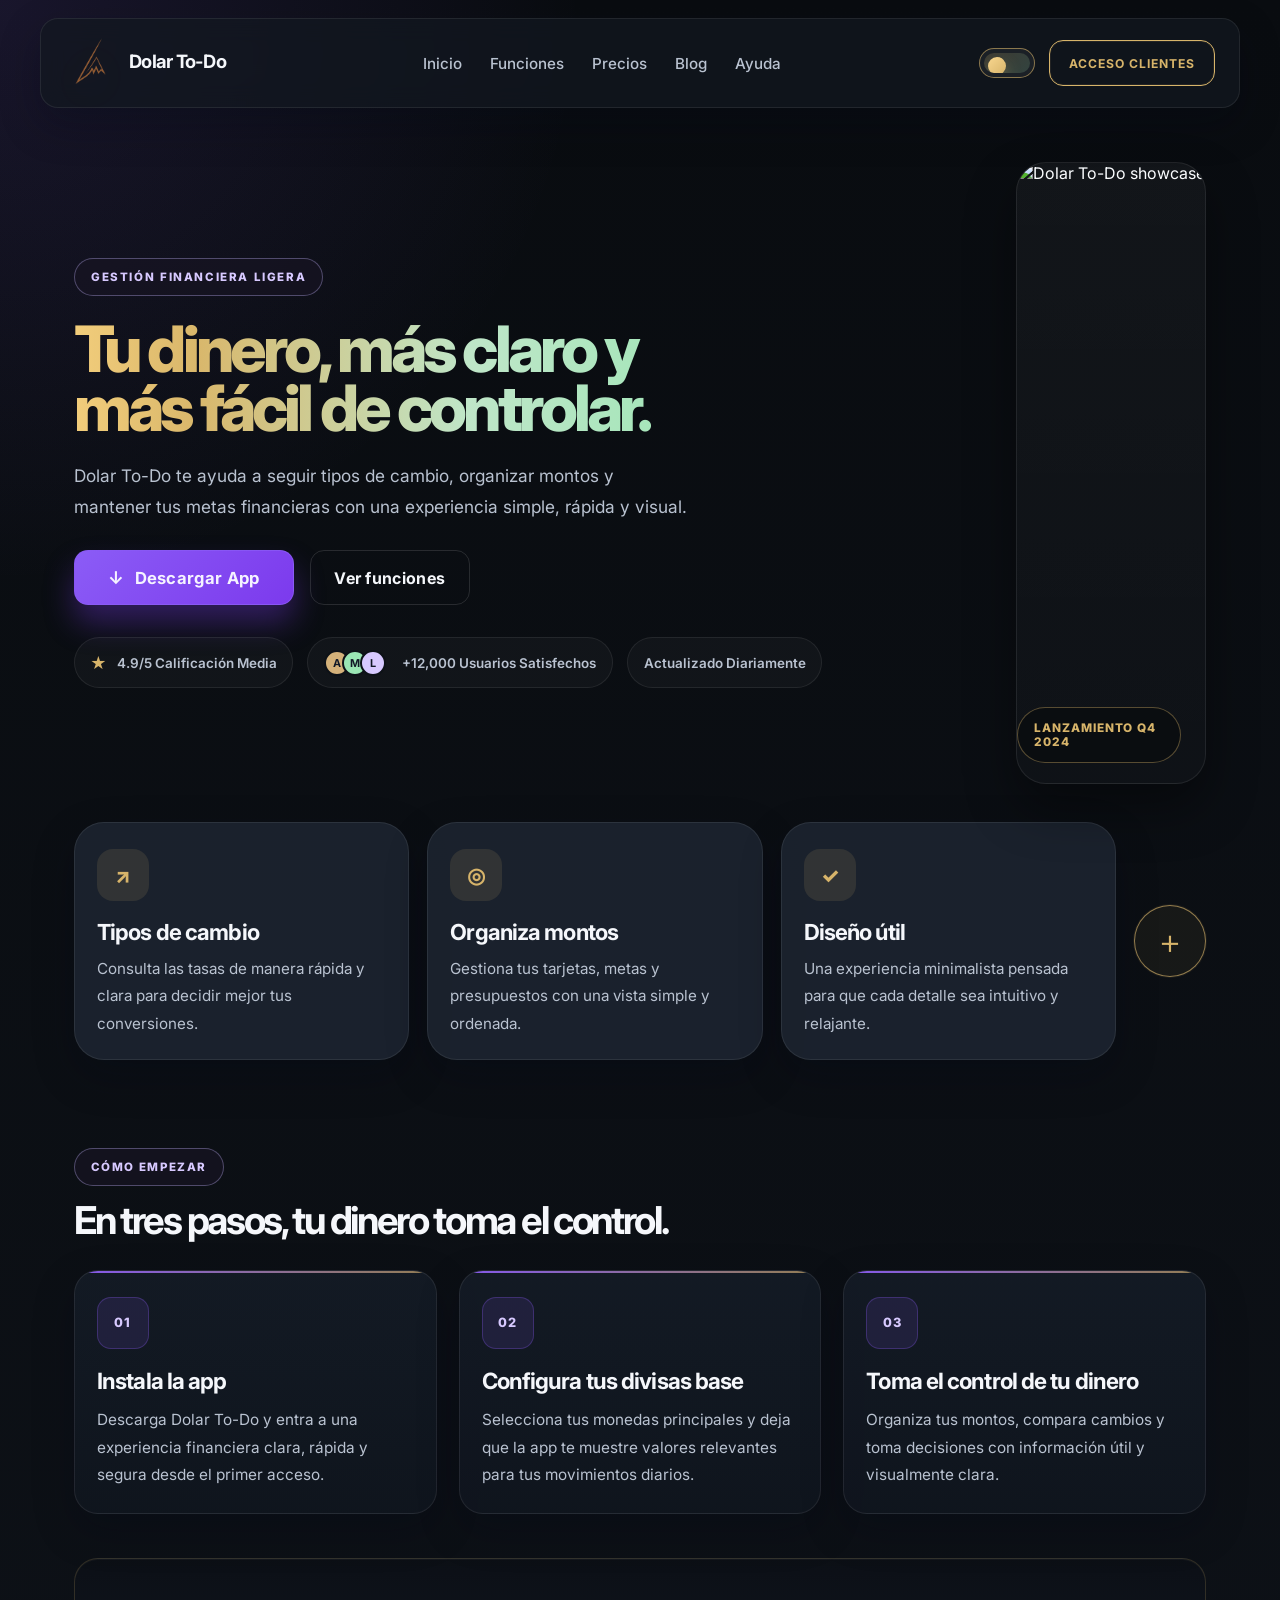
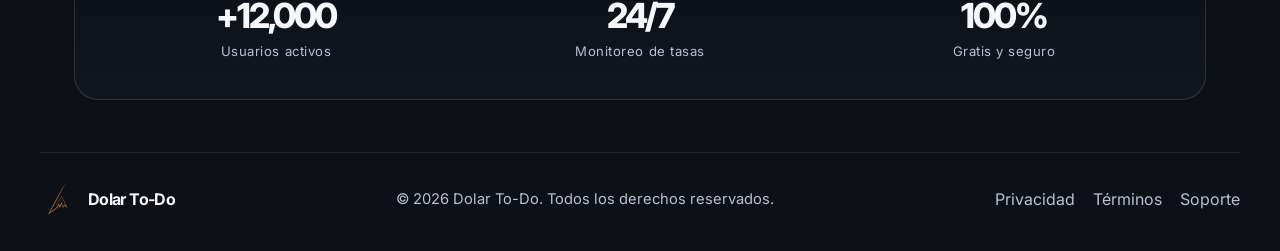
==== commit 4850e0a1: "Fix GitHub Pages paths and centered layout" ====
--- a/index.html
+++ b/index.html
@@ -8,16 +8,16 @@
     <link rel="preconnect" href="https://fonts.googleapis.com" />
     <link rel="preconnect" href="https://fonts.gstatic.com" crossorigin />
     <link href="https://fonts.googleapis.com/css2?family=Inter:wght@400;500;600;700;800&display=swap" rel="stylesheet" />
-    <link rel="icon" type="image/png" href="dolartodo ico.png" />
-    <link rel="shortcut icon" type="image/png" href="dolartodo ico.png" />
-    <link rel="stylesheet" href="styles.css" />
+    <link rel="icon" type="image/png" href="./dolartodo%20ico.png" />
+    <link rel="shortcut icon" type="image/png" href="./dolartodo%20ico.png" />
+    <link rel="stylesheet" href="./styles.css" />
 </head>
 <body class="dark-mode">
     <div class="page-shell">
-        <header class="topbar">
+        <header class="topbar container">
             <div class="brand-wrap">
-                <a href="index.html" class="brand" aria-label="Dolar To-Do inicio">
-                    <img src="dolartodo ico.png" alt="Dolar To-Do" class="brand-logo" />
+                <a href="./index.html" class="brand" aria-label="Dolar To-Do inicio">
+                    <img src="./dolartodo%20ico.png" alt="Dolar To-Do" class="brand-logo" />
                     <span class="brand-text">Dolar To-Do</span>
                 </a>
             </div>
@@ -42,7 +42,7 @@
             </div>
         </header>
 
-        <main class="main-content">
+        <main class="main-content container">
             <section class="hero">
                 <div class="hero-copy">
                     <span class="eyebrow">GESTIÓN FINANCIERA LIGERA</span>
@@ -80,7 +80,7 @@
 
                 <div class="hero-visual">
                     <div class="visual-frame">
-                        <img src="imagen-nube.png" alt="Dolar To-Do showcase" />
+                        <img src="./imagen-nube.png" alt="Dolar To-Do showcase" />
                         <span class="floating-tag">LANZAMIENTO Q4 2024</span>
                     </div>
                 </div>
@@ -151,10 +151,10 @@
             </section>
         </main>
 
-        <footer class="site-footer">
+        <footer class="site-footer container">
             <div class="footer-inner">
                 <div class="footer-brand">
-                    <img src="dolartodo ico.png" alt="Dolar To-Do" class="footer-logo" />
+                    <img src="./dolartodo%20ico.png" alt="Dolar To-Do" class="footer-logo" />
                     <span>Dolar To-Do</span>
                 </div>
 
--- a/styles.css
+++ b/styles.css
@@ -37,6 +37,7 @@
         linear-gradient(180deg, #090c10 0%, #0d1117 100%);
     color: var(--text-main);
     min-height: 100vh;
+    overflow-x: hidden;
 }
 
 body.light-mode {
@@ -56,10 +57,16 @@
     font: inherit;
 }
 
+.container {
+    max-width: 1200px;
+    margin: 0 auto;
+    padding: 0 24px;
+}
+
 .page-shell {
     max-width: 1280px;
     margin: 0 auto;
-    padding: 26px 24px 0;
+    padding: 18px 20px 0;
 }
 
 .topbar {
@@ -67,9 +74,9 @@
     align-items: center;
     justify-content: space-between;
     gap: 22px;
-    padding: 18px 26px;
+    padding: 16px 24px;
     border: 1px solid var(--line);
-    border-radius: 22px;
+    border-radius: 18px;
     background: rgba(18, 24, 33, 0.72);
     backdrop-filter: blur(12px);
     box-shadow: var(--shadow-soft);
@@ -124,6 +131,7 @@
     align-items: center;
     justify-content: center;
     gap: 28px;
+    white-space: nowrap;
 }
 
 .main-nav a {
@@ -132,6 +140,7 @@
     font-size: 0.95rem;
     font-weight: 500;
     transition: color 0.2s ease;
+    white-space: nowrap;
 }
 
 .main-nav a:hover {
@@ -226,11 +235,11 @@
 }
 
 .hero {
-    display: grid;
-    grid-template-columns: 1.08fr 0.92fr;
-    align-items: center;
+    display: flex;
+    align-items: center;
+    justify-content: space-between;
     gap: 42px;
-    padding-top: 22px;
+    padding-top: 12px;
 }
 
 .hero-copy {
@@ -263,7 +272,7 @@
     font-size: clamp(2.7rem, 5vw, 5rem);
     font-weight: 800;
     letter-spacing: -0.06em;
-    line-height: 0.96;
+    line-height: 0.92;
     background: linear-gradient(90deg, #f2cd7b 0%, #d9b76b 18%, #bfe6c8 58%, #9ae6b4 100%);
     -webkit-background-clip: text;
     background-clip: text;
@@ -293,6 +302,7 @@
     box-shadow: 0 18px 30px rgba(124, 58, 237, 0.34);
     min-width: 220px;
     padding-block: 1.05rem;
+    font-size: 1.04rem;
 }
 
 .btn-secondary {
@@ -630,7 +640,8 @@
     }
 
     .hero {
-        grid-template-columns: 1fr;
+        flex-direction: column;
+        justify-content: center;
     }
 
     .hero-copy {
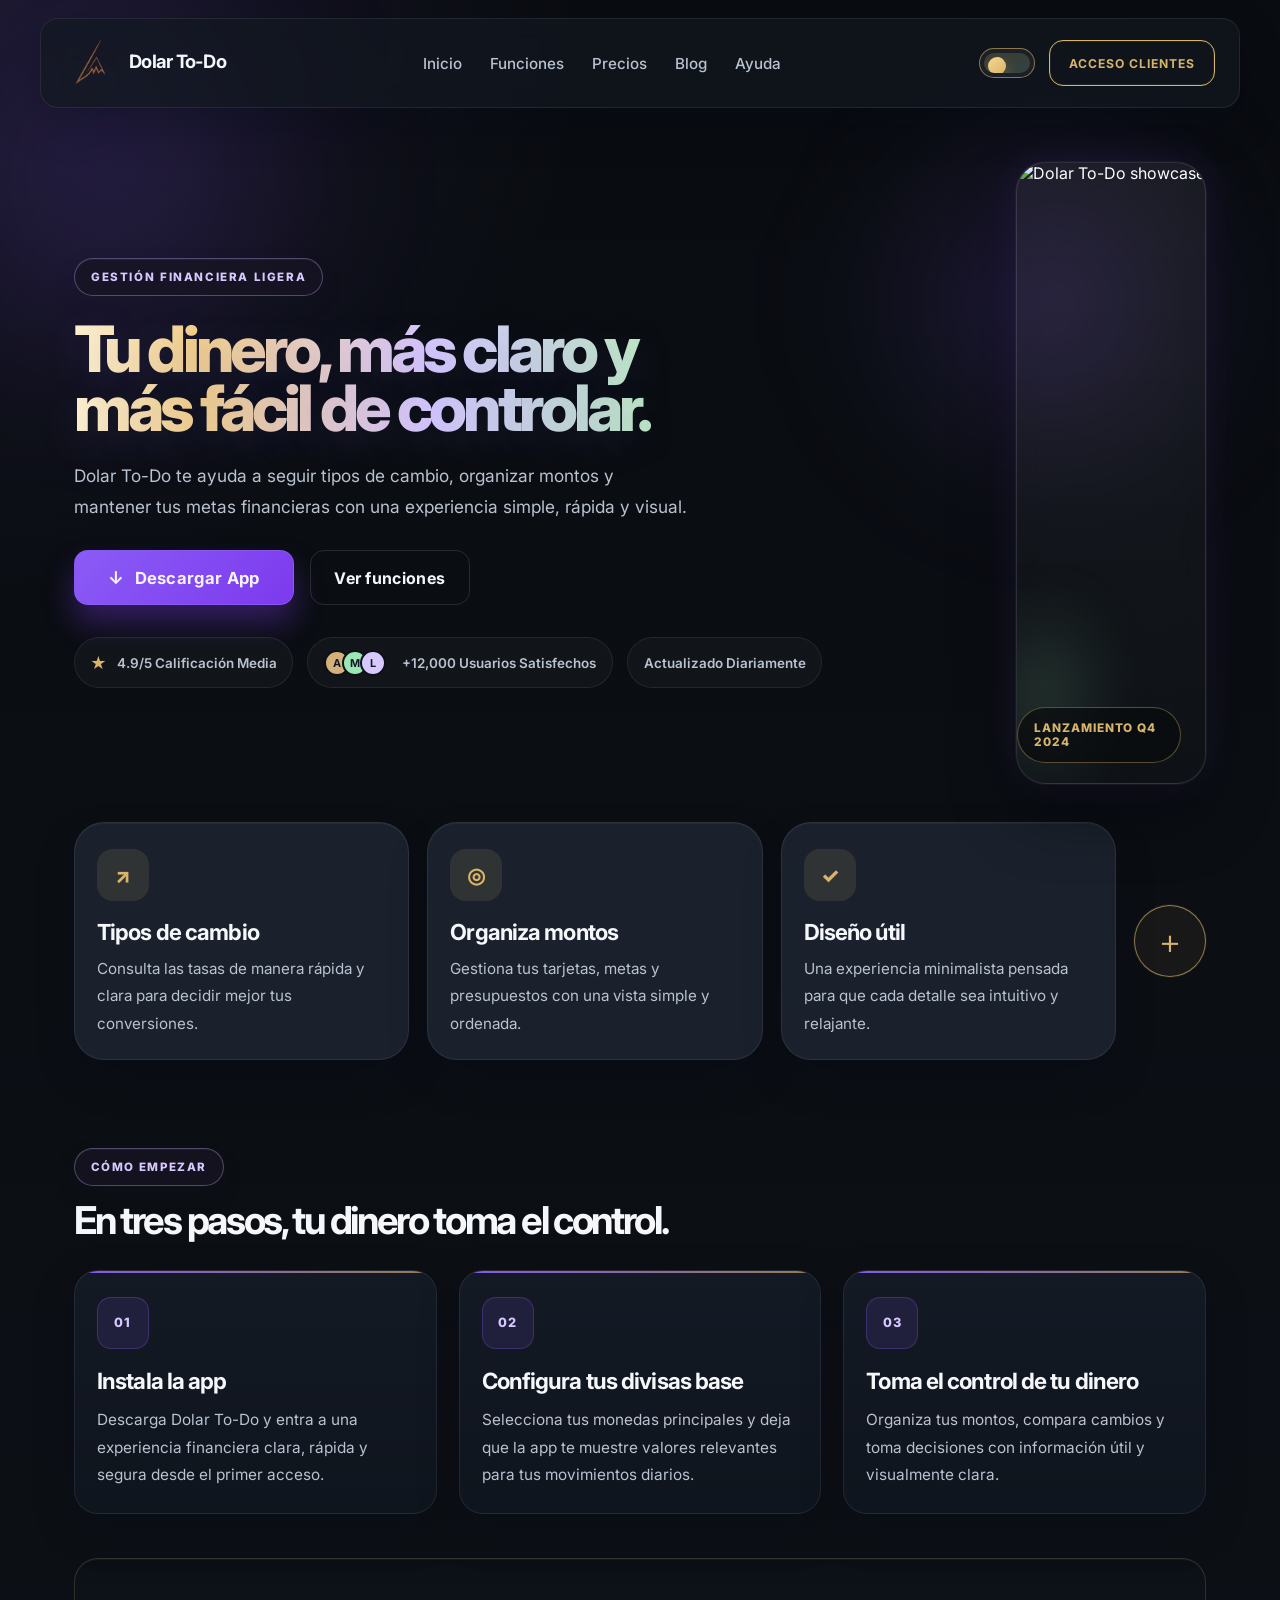
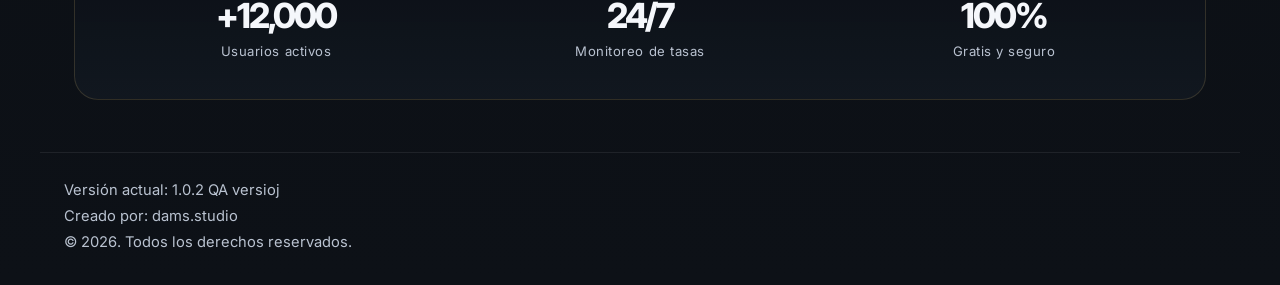
==== commit 2fc4e04e: "Legal pages polish and footer harmonization" ====
--- a/index.html
+++ b/index.html
@@ -152,21 +152,10 @@
         </main>
 
         <footer class="site-footer container">
-            <div class="footer-inner">
-                <div class="footer-brand">
-                    <img src="./dolartodo%20ico.png" alt="Dolar To-Do" class="footer-logo" />
-                    <span>Dolar To-Do</span>
-                </div>
-
-                <div class="footer-meta">
-                    <p>© <span id="year"></span> Dolar To-Do. Todos los derechos reservados.</p>
-                </div>
-
-                <nav class="footer-links" aria-label="Enlaces legales y de contacto">
-                    <a href="privacy.html">Privacidad</a>
-                    <a href="terms.html">Términos</a>
-                    <a href="support.html">Soporte</a>
-                </nav>
+            <div class="footer-meta">
+                <p>Versión actual: 1.0.2 QA versioj</p>
+                <p>Creado por: dams.studio</p>
+                <p>© 2026. Todos los derechos reservados.</p>
             </div>
         </footer>
     </div>
--- a/styles.css
+++ b/styles.css
@@ -31,6 +31,7 @@
 }
 
 body {
+    position: relative;
     font-family: 'Inter', sans-serif;
     background:
         radial-gradient(circle at top left, rgba(139, 92, 246, 0.12), transparent 26%),
@@ -38,6 +39,19 @@
     color: var(--text-main);
     min-height: 100vh;
     overflow-x: hidden;
+    isolation: isolate;
+}
+
+body::before {
+    content: "";
+    position: fixed;
+    inset: -10% auto auto -12%;
+    width: 42vw;
+    height: 42vw;
+    background: radial-gradient(circle, rgba(139, 92, 246, 0.18), transparent 62%);
+    filter: blur(70px);
+    pointer-events: none;
+    z-index: -1;
 }
 
 body.light-mode {
@@ -235,6 +249,7 @@
 }
 
 .hero {
+    position: relative;
     display: flex;
     align-items: center;
     justify-content: space-between;
@@ -242,7 +257,22 @@
     padding-top: 12px;
 }
 
+.hero::before {
+    content: "";
+    position: absolute;
+    right: -10%;
+    top: -12%;
+    width: 48%;
+    height: 72%;
+    background: radial-gradient(circle, rgba(139, 92, 246, 0.24), rgba(139, 92, 246, 0.08) 30%, transparent 68%);
+    filter: blur(52px);
+    pointer-events: none;
+    z-index: 0;
+}
+
 .hero-copy {
+    position: relative;
+    z-index: 1;
     display: flex;
     flex-direction: column;
     align-items: flex-start;
@@ -256,11 +286,14 @@
     border-radius: 999px;
     border: 1px solid rgba(196, 181, 253, 0.35);
     background: rgba(24, 21, 35, 0.7);
+    backdrop-filter: blur(12px);
+    -webkit-backdrop-filter: blur(12px);
     color: #d7c9ff;
     font-size: 0.72rem;
     font-weight: 800;
     letter-spacing: 0.14em;
     text-transform: uppercase;
+    box-shadow: inset 0 1px 0 rgba(255,255,255,0.05), 0 8px 20px rgba(16,24,39,0.18);
 }
 
 .eyebrow-small {
@@ -273,11 +306,12 @@
     font-weight: 800;
     letter-spacing: -0.06em;
     line-height: 0.92;
-    background: linear-gradient(90deg, #f2cd7b 0%, #d9b76b 18%, #bfe6c8 58%, #9ae6b4 100%);
+    background: linear-gradient(90deg, #fff3d1 0%, #f4d28a 18%, #d7c9ff 52%, #bfe6c8 82%, #9ae6b4 100%);
     -webkit-background-clip: text;
     background-clip: text;
     color: transparent;
     max-width: 680px;
+    text-shadow: 0 12px 42px rgba(115, 98, 196, 0.18);
 }
 
 .lead {
@@ -380,15 +414,32 @@
 
 .visual-frame {
     position: relative;
+    z-index: 1;
     width: min(100%, 560px);
     border-radius: 30px;
     overflow: hidden;
-    border: 1px solid var(--line);
-    background: linear-gradient(180deg, rgba(255,255,255,0.04), rgba(255,255,255,0.02));
-    box-shadow: var(--shadow);
+    border: 1px solid rgba(255,255,255,0.12);
+    background: linear-gradient(180deg, rgba(255,255,255,0.06), rgba(255,255,255,0.02));
+    backdrop-filter: blur(12px);
+    -webkit-backdrop-filter: blur(12px);
+    box-shadow: 0 0 0 1px rgba(255,255,255,0.04), 0 30px 65px rgba(0,0,0,0.38), 0 0 40px rgba(139, 92, 246, 0.14);
+}
+
+.visual-frame::before {
+    content: "";
+    position: absolute;
+    inset: auto auto -12% -12%;
+    width: 52%;
+    height: 52%;
+    background: radial-gradient(circle, rgba(154, 230, 180, 0.18), transparent 60%);
+    filter: blur(30px);
+    pointer-events: none;
+    z-index: 0;
 }
 
 .visual-frame img {
+    position: relative;
+    z-index: 1;
     width: 100%;
     height: 620px;
     object-fit: cover;
@@ -422,10 +473,12 @@
 
 .feature-card {
     background: rgba(28, 36, 48, 0.9);
-    border: 1px solid var(--line);
+    border: 1px solid rgba(255,255,255,0.08);
     border-radius: var(--radius-xl);
     padding: 26px 22px 22px;
-    box-shadow: var(--shadow-soft);
+    box-shadow: inset 0 1px 0 rgba(255,255,255,0.04), 0 20px 40px rgba(2, 6, 23, 0.2);
+    backdrop-filter: blur(10px);
+    -webkit-backdrop-filter: blur(10px);
 }
 
 .feature-icon {
@@ -579,9 +632,13 @@
 }
 
 .site-footer {
-    margin-top: 52px;
+    max-width: 1200px;
+    margin: 52px auto 0;
     border-top: 1px solid var(--line);
-    padding: 28px 0 34px;
+    padding: 28px 24px 34px;
+    display: flex;
+    justify-content: flex-start;
+    align-items: flex-start;
 }
 
 .footer-inner {
@@ -607,8 +664,18 @@
 }
 
 .footer-meta {
+    display: flex;
+    flex-direction: column;
+    align-items: flex-start;
+    gap: 8px;
     color: var(--text-soft);
     font-size: 0.92rem;
+    text-align: left;
+}
+
+.footer-meta p {
+    margin: 0;
+    text-align: left;
 }
 
 .footer-links {
@@ -628,6 +695,28 @@
     color: var(--text-main);
 }
 
+.content-section {
+    max-width: 900px;
+    margin: 0 auto;
+    padding: 42px 24px 12px;
+}
+
+.content-section h2,
+.content-section h3 {
+    text-align: center;
+    margin-bottom: 18px;
+}
+
+.content-section p,
+.content-section li {
+    text-align: justify;
+    line-height: 1.8;
+}
+
+.content-section ul {
+    padding-left: 1.5rem;
+}
+
 @media (max-width: 980px) {
     .topbar {
         flex-wrap: wrap;
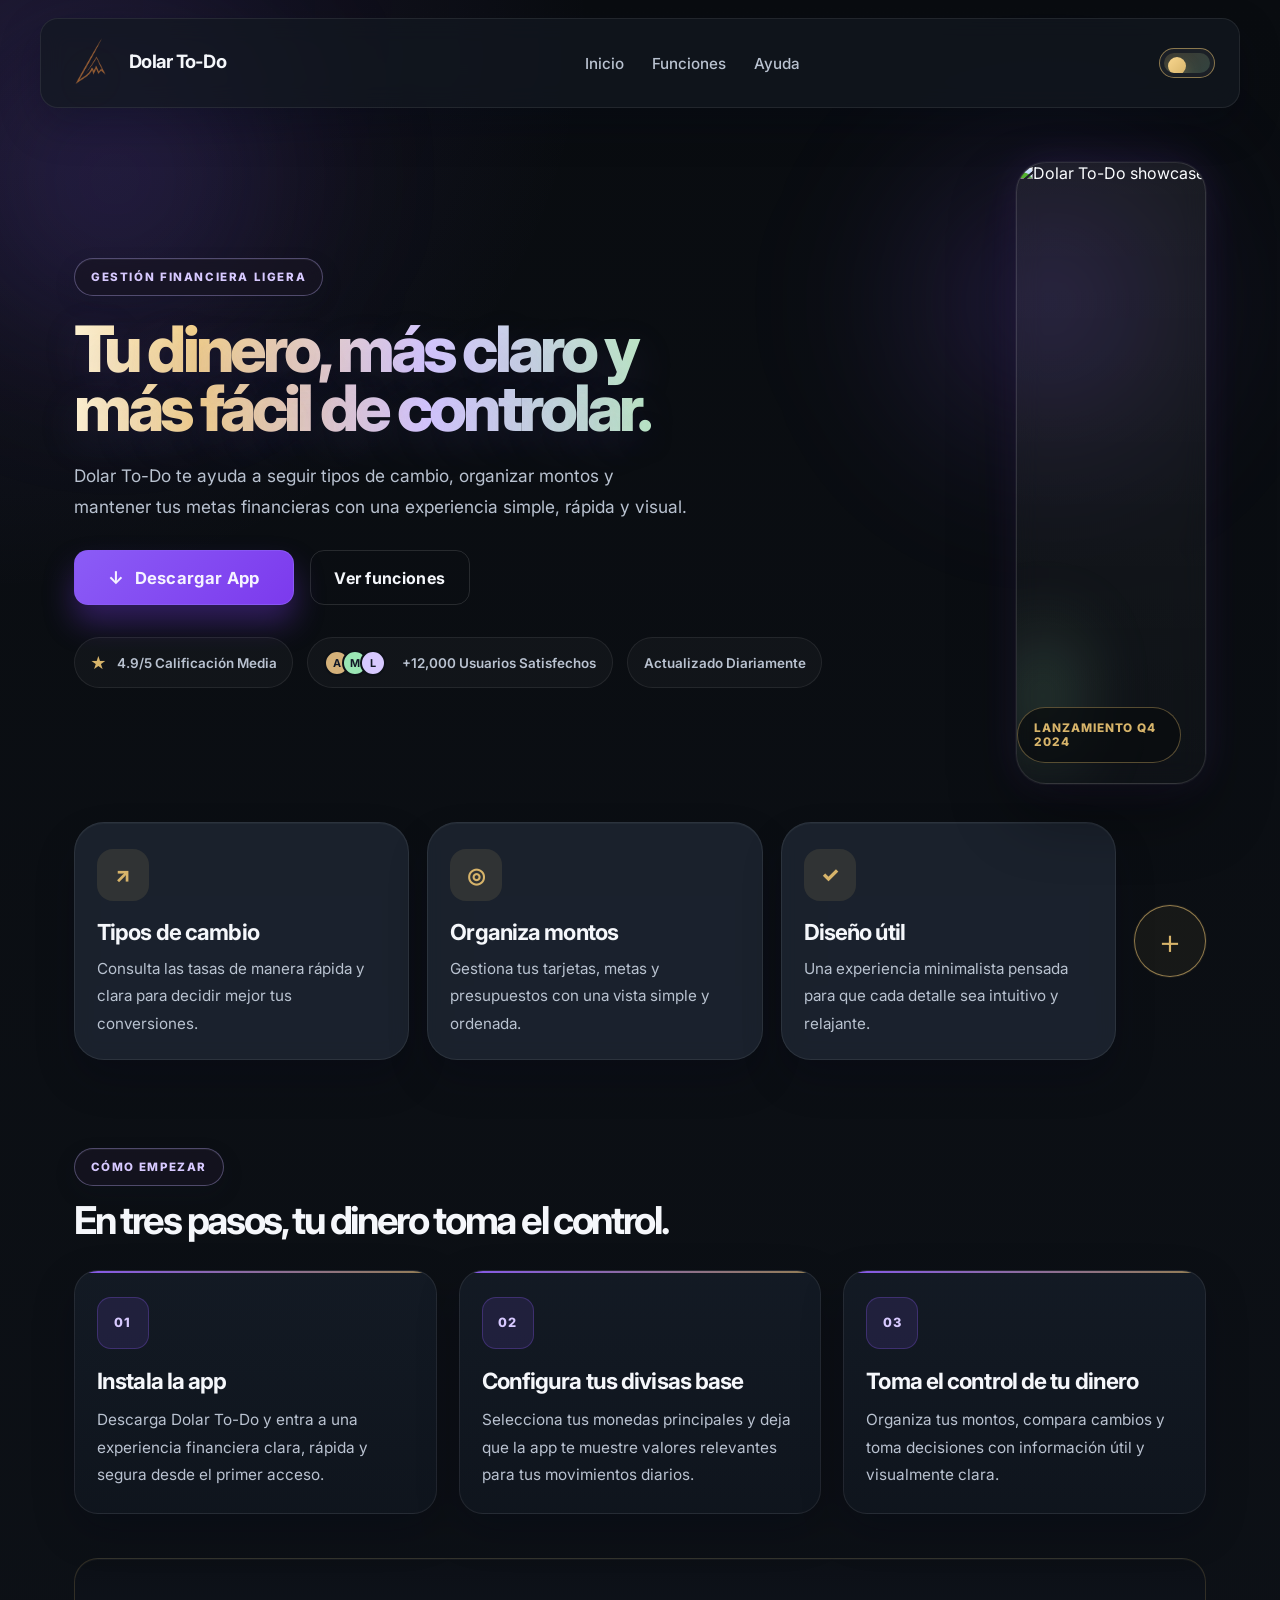
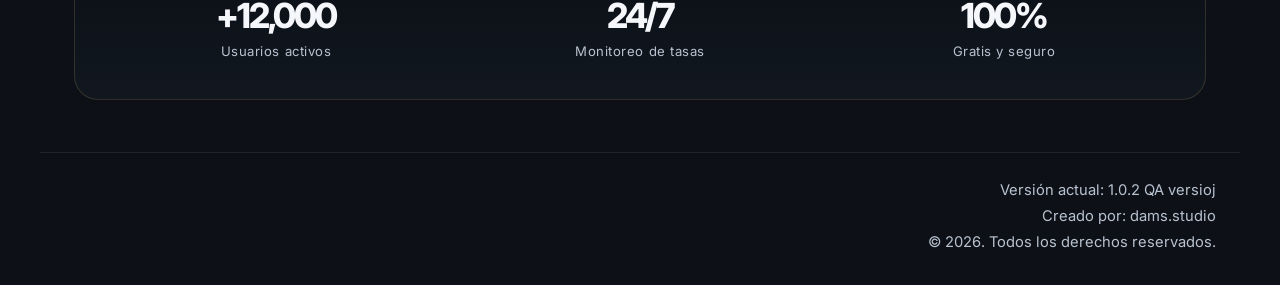
==== commit 837953ca: "Header cleanup and footer alignment" ====
--- a/index.html
+++ b/index.html
@@ -26,8 +26,6 @@
                 <ul>
                     <li><a href="index.html">Inicio</a></li>
                     <li><a href="#features">Funciones</a></li>
-                    <li><a href="#pricing">Precios</a></li>
-                    <li><a href="#blog">Blog</a></li>
                     <li><a href="support.html">Ayuda</a></li>
                 </ul>
             </nav>
@@ -38,7 +36,6 @@
                         <span class="toggle-thumb"></span>
                     </span>
                 </button>
-                <a href="https://drive.google.com/open?id=1YlTfRmYwY9cH1RoJa2s1Q6r-gpyuDHCo&usp=drive_fs" target="_blank" rel="noopener noreferrer" class="btn btn-outline btn-clientes">ACCESO CLIENTES</a>
             </div>
         </header>
 
--- a/styles.css
+++ b/styles.css
@@ -637,8 +637,8 @@
     border-top: 1px solid var(--line);
     padding: 28px 24px 34px;
     display: flex;
-    justify-content: flex-start;
-    align-items: flex-start;
+    justify-content: flex-end;
+    align-items: flex-end;
 }
 
 .footer-inner {
@@ -666,16 +666,16 @@
 .footer-meta {
     display: flex;
     flex-direction: column;
-    align-items: flex-start;
+    align-items: flex-end;
     gap: 8px;
     color: var(--text-soft);
     font-size: 0.92rem;
-    text-align: left;
+    text-align: right;
 }
 
 .footer-meta p {
     margin: 0;
-    text-align: left;
+    text-align: right;
 }
 
 .footer-links {
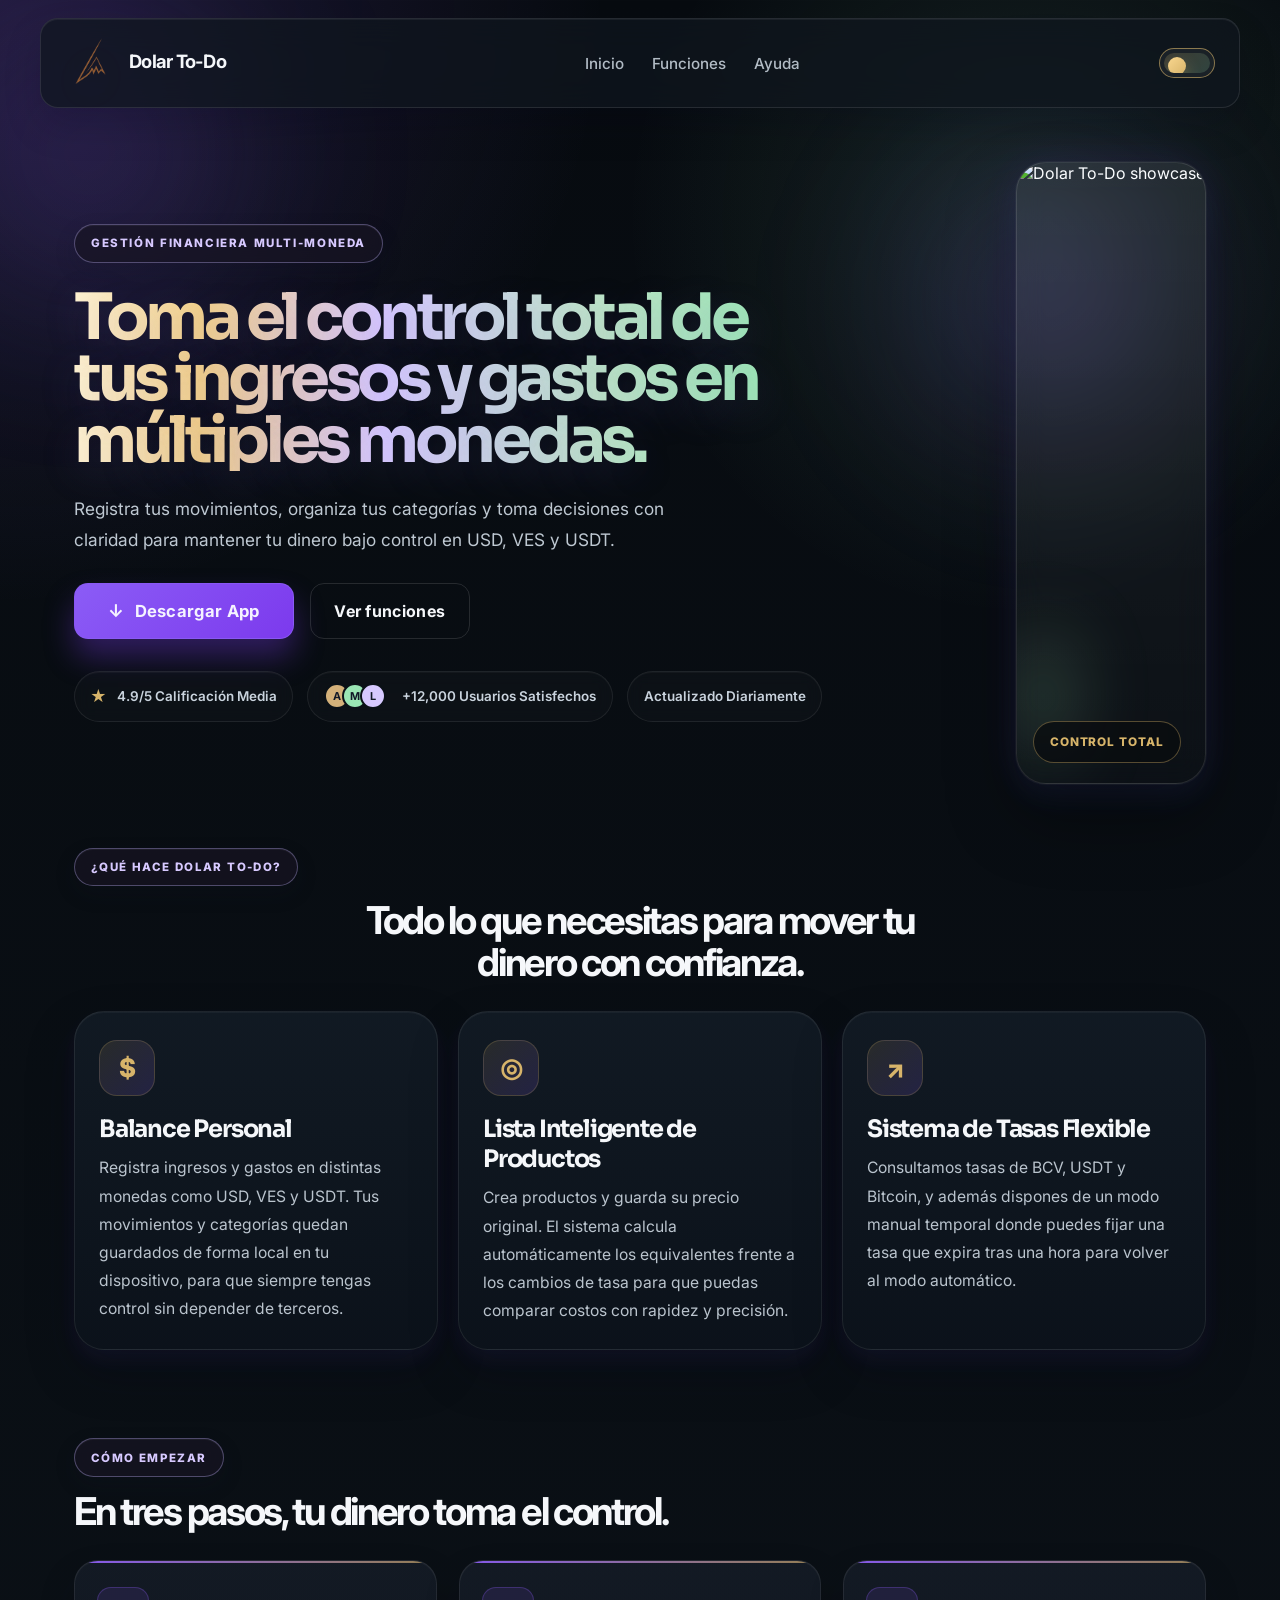
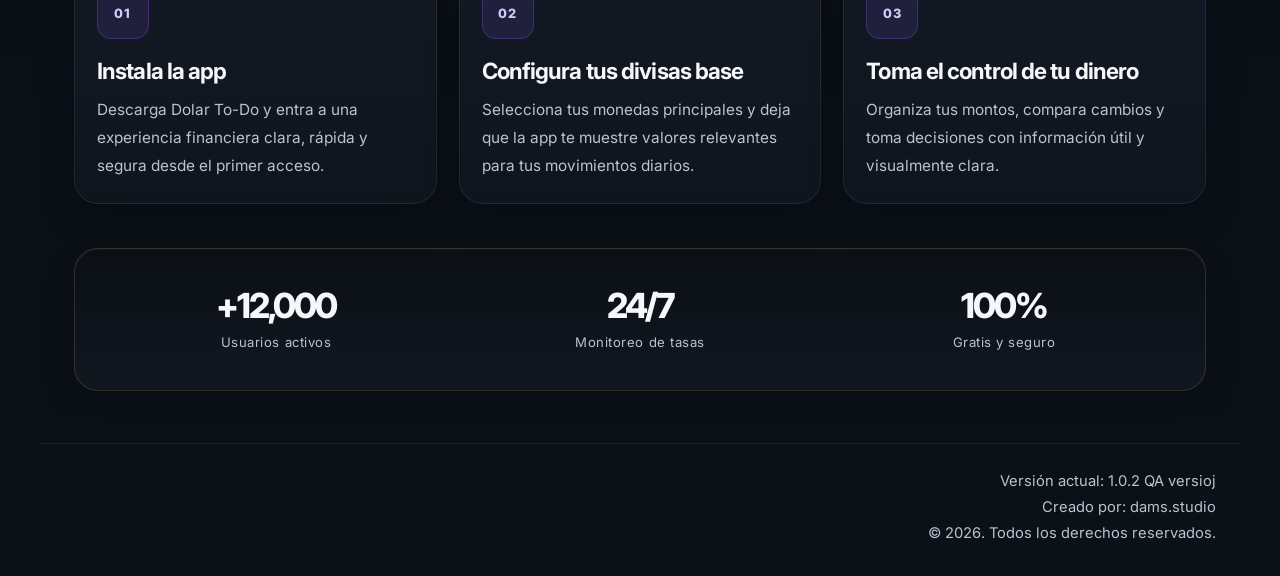
==== commit 212db661: "Refine premium fintech polish" ====
--- a/index.html
+++ b/index.html
@@ -7,7 +7,7 @@
     <meta name="description" content="Tu herramienta para consultar tasas y administrar tu dinero." />
     <link rel="preconnect" href="https://fonts.googleapis.com" />
     <link rel="preconnect" href="https://fonts.gstatic.com" crossorigin />
-    <link href="https://fonts.googleapis.com/css2?family=Inter:wght@400;500;600;700;800&display=swap" rel="stylesheet" />
+    <link href="https://fonts.googleapis.com/css2?family=Inter:wght@400;500;600;700;800&family=Sora:wght@400;500;600;700;800&display=swap" rel="stylesheet" />
     <link rel="icon" type="image/png" href="./dolartodo%20ico.png" />
     <link rel="shortcut icon" type="image/png" href="./dolartodo%20ico.png" />
     <link rel="stylesheet" href="./styles.css" />
@@ -42,9 +42,9 @@
         <main class="main-content container">
             <section class="hero">
                 <div class="hero-copy">
-                    <span class="eyebrow">GESTIÓN FINANCIERA LIGERA</span>
-                    <h1>Tu dinero, más claro y más fácil de controlar.</h1>
-                    <p class="lead">Dolar To-Do te ayuda a seguir tipos de cambio, organizar montos y mantener tus metas financieras con una experiencia simple, rápida y visual.</p>
+                    <span class="eyebrow">GESTIÓN FINANCIERA MULTI-MONEDA</span>
+                    <h1>Toma el control total de tus ingresos y gastos en múltiples monedas.</h1>
+                    <p class="lead">Registra tus movimientos, organiza tus categorías y toma decisiones con claridad para mantener tu dinero bajo control en USD, VES y USDT.</p>
 
                     <div class="hero-actions">
                         <a href="https://drive.google.com/open?id=1YlTfRmYwY9cH1RoJa2s1Q6r-gpyuDHCo&usp=drive_fs" target="_blank" rel="noopener noreferrer" class="btn btn-download">
@@ -78,31 +78,36 @@
                 <div class="hero-visual">
                     <div class="visual-frame">
                         <img src="./imagen-nube.png" alt="Dolar To-Do showcase" />
-                        <span class="floating-tag">LANZAMIENTO Q4 2024</span>
+                        <span class="floating-tag">CONTROL TOTAL</span>
                     </div>
                 </div>
             </section>
 
-            <section id="features" class="feature-bar">
-                <article class="feature-card">
-                    <div class="feature-icon">↗</div>
-                    <h3>Tipos de cambio</h3>
-                    <p>Consulta las tasas de manera rápida y clara para decidir mejor tus conversiones.</p>
-                </article>
+            <section id="features" class="feature-section">
+                <div class="section-header section-header-center">
+                    <span class="eyebrow eyebrow-small">¿Qué hace Dolar To-Do?</span>
+                    <h2>Todo lo que necesitas para mover tu dinero con confianza.</h2>
+                </div>
 
-                <article class="feature-card">
-                    <div class="feature-icon">◎</div>
-                    <h3>Organiza montos</h3>
-                    <p>Gestiona tus tarjetas, metas y presupuestos con una vista simple y ordenada.</p>
-                </article>
+                <div class="feature-bar">
+                    <article class="feature-card">
+                        <div class="feature-icon">$</div>
+                        <h3>Balance Personal</h3>
+                        <p>Registra ingresos y gastos en distintas monedas como USD, VES y USDT. Tus movimientos y categorías quedan guardados de forma local en tu dispositivo, para que siempre tengas control sin depender de terceros.</p>
+                    </article>
 
-                <article class="feature-card">
-                    <div class="feature-icon">✓</div>
-                    <h3>Diseño útil</h3>
-                    <p>Una experiencia minimalista pensada para que cada detalle sea intuitivo y relajante.</p>
-                </article>
+                    <article class="feature-card">
+                        <div class="feature-icon">◎</div>
+                        <h3>Lista Inteligente de Productos</h3>
+                        <p>Crea productos y guarda su precio original. El sistema calcula automáticamente los equivalentes frente a los cambios de tasa para que puedas comparar costos con rapidez y precisión.</p>
+                    </article>
 
-                <button class="feature-plus" type="button" aria-label="Más opciones">+</button>
+                    <article class="feature-card">
+                        <div class="feature-icon">↗</div>
+                        <h3>Sistema de Tasas Flexible</h3>
+                        <p>Consultamos tasas de BCV, USDT y Bitcoin, y además dispones de un modo manual temporal donde puedes fijar una tasa que expira tras una hora para volver al modo automático.</p>
+                    </article>
+                </div>
             </section>
 
             <section class="steps-section" aria-labelledby="how-it-starts-title">
--- a/styles.css
+++ b/styles.css
@@ -1,20 +1,24 @@
 ﻿:root {
-    --bg-base: #0d1117;
-    --bg-panel: #121821;
-    --bg-soft: #171f2a;
-    --bg-card: #1c2430;
-    --bg-card-2: #202b39;
-    --text-main: #f5f7fb;
-    --text-soft: #b9c2d0;
+    --bg-base: #0b1117;
+    --bg-panel: #101a22;
+    --bg-panel-soft: rgba(17, 23, 31, 0.8);
+    --bg-soft: #121f2a;
+    --bg-card: rgba(16, 25, 34, 0.9);
+    --bg-card-2: rgba(21, 31, 42, 0.88);
+    --text-main: #f5f7fa;
+    --text-soft: #b7c4d1;
+    --text-soft-strong: #c9d3dd;
     --text-muted: #7f8ca6;
     --line: rgba(255, 255, 255, 0.08);
     --gold: #d7b46a;
     --gold-soft: rgba(215, 180, 106, 0.18);
-    --green: #9ae6b4;
+    --green: #8ae6b5;
+    --green-deep: #66d79a;
     --purple: #8b5cf6;
     --purple-soft: rgba(139, 92, 246, 0.14);
     --shadow: 0 24px 50px rgba(0, 0, 0, 0.38);
-    --shadow-soft: 0 16px 40px rgba(2, 6, 23, 0.28);
+    --shadow-soft: 0 18px 42px rgba(2, 6, 23, 0.24);
+    --shadow-card: 0 22px 48px rgba(2, 6, 23, 0.26), 0 10px 20px rgba(139, 92, 246, 0.08);
     --radius-xl: 30px;
     --radius-lg: 24px;
     --radius-md: 18px;
@@ -34,8 +38,9 @@
     position: relative;
     font-family: 'Inter', sans-serif;
     background:
-        radial-gradient(circle at top left, rgba(139, 92, 246, 0.12), transparent 26%),
-        linear-gradient(180deg, #090c10 0%, #0d1117 100%);
+        radial-gradient(circle at top left, rgba(139, 92, 246, 0.18), transparent 24%),
+        radial-gradient(circle at 80% 10%, rgba(138, 230, 181, 0.12), transparent 18%),
+        linear-gradient(180deg, #070b10 0%, #0b1117 100%);
     color: var(--text-main);
     min-height: 100vh;
     overflow-x: hidden;
@@ -46,10 +51,10 @@
     content: "";
     position: fixed;
     inset: -10% auto auto -12%;
-    width: 42vw;
-    height: 42vw;
-    background: radial-gradient(circle, rgba(139, 92, 246, 0.18), transparent 62%);
-    filter: blur(70px);
+    width: 38vw;
+    height: 38vw;
+    background: radial-gradient(circle, rgba(139, 92, 246, 0.22), transparent 62%);
+    filter: blur(80px);
     pointer-events: none;
     z-index: -1;
 }
@@ -89,11 +94,12 @@
     justify-content: space-between;
     gap: 22px;
     padding: 16px 24px;
-    border: 1px solid var(--line);
+    border: 1px solid rgba(255, 255, 255, 0.1);
     border-radius: 18px;
-    background: rgba(18, 24, 33, 0.72);
-    backdrop-filter: blur(12px);
-    box-shadow: var(--shadow-soft);
+    background: rgba(15, 22, 30, 0.74);
+    backdrop-filter: blur(16px);
+    -webkit-backdrop-filter: blur(16px);
+    box-shadow: 0 18px 36px rgba(2, 6, 23, 0.18), inset 0 1px 0 rgba(255, 255, 255, 0.06);
     position: sticky;
     top: 18px;
     z-index: 20;
@@ -149,12 +155,13 @@
 }
 
 .main-nav a {
-    color: var(--text-soft);
+    color: var(--text-soft-strong);
     text-decoration: none;
     font-size: 0.95rem;
     font-weight: 500;
-    transition: color 0.2s ease;
+    transition: color 0.2s ease, opacity 0.2s ease;
     white-space: nowrap;
+    opacity: 0.88;
 }
 
 .main-nav a:hover {
@@ -302,24 +309,26 @@
 
 .hero h1 {
     margin-top: 24px;
-    font-size: clamp(2.7rem, 5vw, 5rem);
-    font-weight: 800;
-    letter-spacing: -0.06em;
-    line-height: 0.92;
-    background: linear-gradient(90deg, #fff3d1 0%, #f4d28a 18%, #d7c9ff 52%, #bfe6c8 82%, #9ae6b4 100%);
+    font-family: 'Sora', 'Inter', sans-serif;
+    font-size: clamp(2.9rem, 5vw, 5.1rem);
+    font-weight: 700;
+    letter-spacing: -0.07em;
+    line-height: 0.96;
+    background: linear-gradient(90deg, #fff3d1 0%, #f4d28a 18%, #d7c9ff 44%, #bfe6c8 75%, #9ae6b4 100%);
     -webkit-background-clip: text;
     background-clip: text;
     color: transparent;
-    max-width: 680px;
+    max-width: 700px;
     text-shadow: 0 12px 42px rgba(115, 98, 196, 0.18);
 }
 
 .lead {
     margin-top: 22px;
     max-width: 620px;
-    color: var(--text-soft);
+    color: var(--text-soft-strong);
     font-size: 1.08rem;
     line-height: 1.8;
+    opacity: 0.95;
 }
 
 .hero-actions {
@@ -361,13 +370,16 @@
     display: inline-flex;
     align-items: center;
     gap: 10px;
-    border: 1px solid var(--line);
+    border: 1px solid rgba(255, 255, 255, 0.08);
     border-radius: 999px;
-    background: rgba(255, 255, 255, 0.03);
+    background: rgba(255, 255, 255, 0.02);
+    backdrop-filter: blur(8px);
+    -webkit-backdrop-filter: blur(8px);
     padding: 0.72rem 0.95rem;
-    color: var(--text-soft);
+    color: var(--text-soft-strong);
     font-size: 0.84rem;
     font-weight: 600;
+    box-shadow: inset 0 1px 0 rgba(255, 255, 255, 0.03);
 }
 
 .rating-pill .icon {
@@ -418,11 +430,11 @@
     width: min(100%, 560px);
     border-radius: 30px;
     overflow: hidden;
-    border: 1px solid rgba(255,255,255,0.12);
-    background: linear-gradient(180deg, rgba(255,255,255,0.06), rgba(255,255,255,0.02));
-    backdrop-filter: blur(12px);
-    -webkit-backdrop-filter: blur(12px);
-    box-shadow: 0 0 0 1px rgba(255,255,255,0.04), 0 30px 65px rgba(0,0,0,0.38), 0 0 40px rgba(139, 92, 246, 0.14);
+    border: 1px solid rgba(255,255,255,0.11);
+    background: linear-gradient(180deg, rgba(255,255,255,0.07), rgba(255,255,255,0.02));
+    backdrop-filter: blur(14px);
+    -webkit-backdrop-filter: blur(14px);
+    box-shadow: 0 0 0 1px rgba(255,255,255,0.04), 0 32px 68px rgba(0,0,0,0.38), 0 0 40px rgba(139, 92, 246, 0.12), 0 18px 30px rgba(32, 69, 110, 0.14);
 }
 
 .visual-frame::before {
@@ -463,48 +475,73 @@
     letter-spacing: 0.08em;
 }
 
+.feature-section {
+    margin-top: 64px;
+}
+
+.section-header-center {
+    margin: 0 auto 30px;
+    text-align: center;
+    align-items: center;
+}
+
+.section-header-center h2 {
+    max-width: 760px;
+    text-align: center;
+    margin: 0 auto;
+}
+
 .feature-bar {
-    margin-top: 38px;
     display: grid;
-    grid-template-columns: repeat(3, minmax(0, 1fr)) 72px;
-    gap: 18px;
+    grid-template-columns: repeat(3, minmax(0, 1fr));
+    gap: 20px;
     align-items: stretch;
 }
 
 .feature-card {
-    background: rgba(28, 36, 48, 0.9);
+    background: linear-gradient(180deg, rgba(18, 27, 36, 0.94), rgba(12, 19, 27, 0.94));
     border: 1px solid rgba(255,255,255,0.08);
     border-radius: var(--radius-xl);
-    padding: 26px 22px 22px;
-    box-shadow: inset 0 1px 0 rgba(255,255,255,0.04), 0 20px 40px rgba(2, 6, 23, 0.2);
-    backdrop-filter: blur(10px);
-    -webkit-backdrop-filter: blur(10px);
+    padding: 28px 24px 24px;
+    box-shadow: var(--shadow-card), inset 0 1px 0 rgba(255,255,255,0.04);
+    backdrop-filter: blur(12px);
+    -webkit-backdrop-filter: blur(12px);
+    transition: transform 0.2s ease, border-color 0.2s ease, box-shadow 0.2s ease;
+}
+
+.feature-card:hover {
+    transform: translateY(-4px);
+    border-color: rgba(215, 180, 106, 0.32);
+    box-shadow: inset 0 1px 0 rgba(255,255,255,0.04), 0 28px 52px rgba(2, 6, 23, 0.26);
 }
 
 .feature-icon {
-    width: 52px;
-    height: 52px;
-    display: inline-flex;
-    align-items: center;
-    justify-content: center;
-    border-radius: 16px;
-    background: rgba(215, 180, 106, 0.12);
+    width: 56px;
+    height: 56px;
+    display: inline-flex;
+    align-items: center;
+    justify-content: center;
+    border-radius: 18px;
+    background: linear-gradient(135deg, rgba(215, 180, 106, 0.12), rgba(139, 92, 246, 0.16));
     color: var(--gold);
-    font-size: 1.3rem;
+    font-size: 1.6rem;
     font-weight: 800;
     margin-bottom: 18px;
+    border: 1px solid rgba(215, 180, 106, 0.2);
 }
 
 .feature-card h3 {
-    font-size: 1.38rem;
-    letter-spacing: -0.04em;
+    font-family: 'Sora', 'Inter', sans-serif;
+    font-size: 1.5rem;
+    letter-spacing: -0.05em;
     margin-bottom: 10px;
 }
 
 .feature-card p {
-    color: var(--text-soft);
+    color: var(--text-soft-strong);
     line-height: 1.8;
-    font-size: 0.95rem;
+    font-size: 0.98rem;
+    opacity: 0.92;
 }
 
 .feature-plus {
@@ -550,10 +587,10 @@
 .step-card {
     position: relative;
     background: linear-gradient(180deg, rgba(20, 27, 37, 0.94), rgba(16, 21, 30, 0.94));
-    border: 1px solid var(--line);
+    border: 1px solid rgba(255,255,255,0.08);
     border-radius: 24px;
     padding: 26px 22px 24px;
-    box-shadow: var(--shadow-soft);
+    box-shadow: 0 18px 36px rgba(2, 6, 23, 0.2), inset 0 1px 0 rgba(255,255,255,0.03);
     overflow: hidden;
 }
 
@@ -589,9 +626,10 @@
 }
 
 .step-card p {
-    color: var(--text-soft);
+    color: var(--text-soft-strong);
     line-height: 1.8;
     font-size: 0.96rem;
+    opacity: 0.92;
 }
 
 .metrics-strip {
@@ -603,7 +641,7 @@
     border: 1px solid rgba(215, 180, 106, 0.18);
     border-radius: 24px;
     background: linear-gradient(180deg, rgba(12, 16, 22, 0.96), rgba(18, 24, 33, 0.92));
-    box-shadow: inset 0 1px 0 rgba(255, 255, 255, 0.04);
+    box-shadow: 0 20px 36px rgba(2, 6, 23, 0.18), inset 0 1px 0 rgba(255, 255, 255, 0.04);
 }
 
 .metric-item {
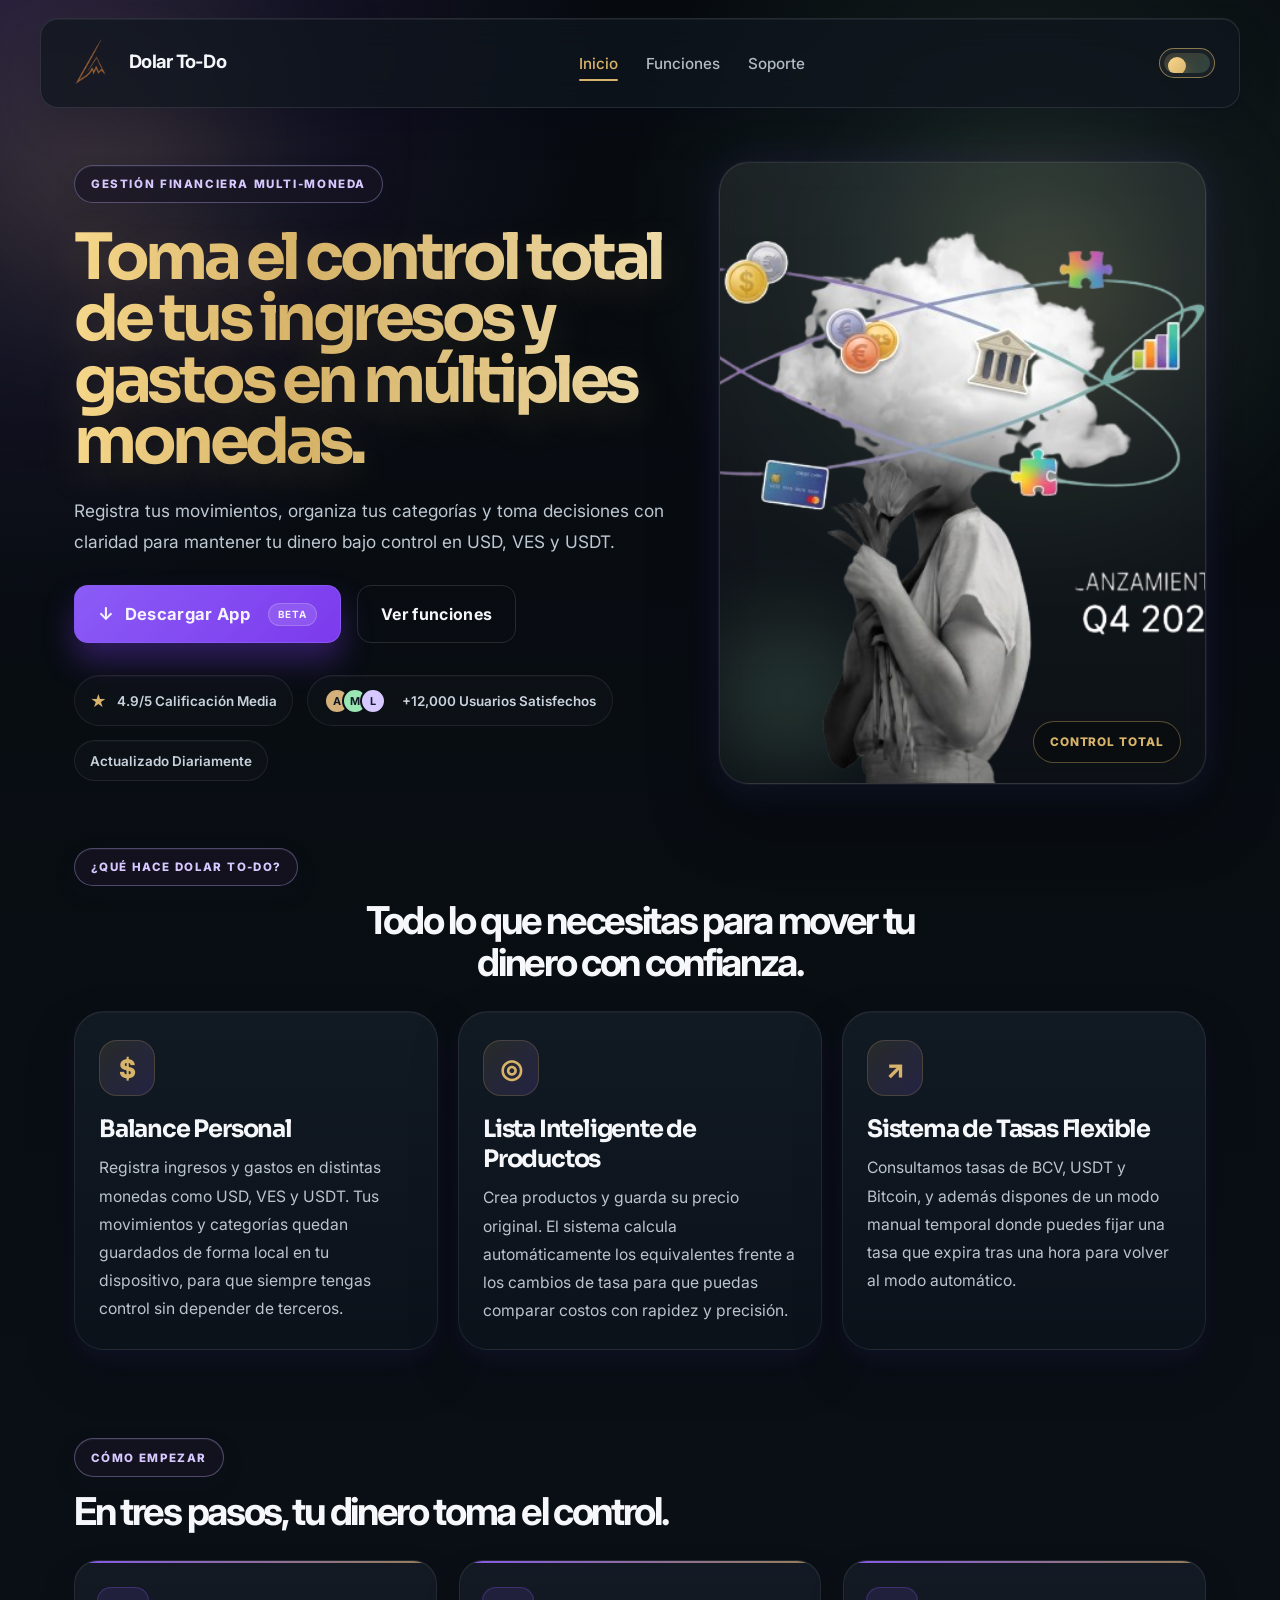
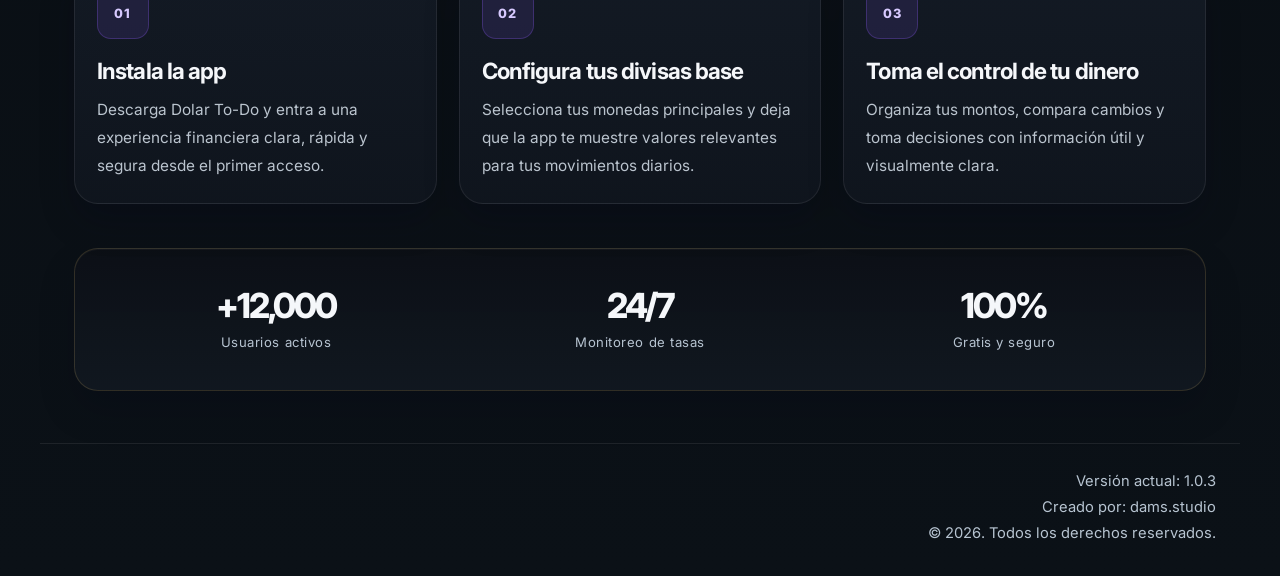
==== commit 9949f45d: "Fase 4: ajustes de soporte, beta badge y limpieza" ====
--- a/index.html
+++ b/index.html
@@ -24,9 +24,9 @@
 
             <nav class="main-nav" aria-label="Navegación principal">
                 <ul>
-                    <li><a href="index.html">Inicio</a></li>
-                    <li><a href="#features">Funciones</a></li>
-                    <li><a href="support.html">Ayuda</a></li>
+                    <li><a href="./index.html" class="active">Inicio</a></li>
+                    <li><a href="./index.html#features">Funciones</a></li>
+                    <li><a href="./support.html">Soporte</a></li>
                 </ul>
             </nav>
 
@@ -47,9 +47,10 @@
                     <p class="lead">Registra tus movimientos, organiza tus categorías y toma decisiones con claridad para mantener tu dinero bajo control en USD, VES y USDT.</p>
 
                     <div class="hero-actions">
-                        <a href="https://drive.google.com/open?id=1YlTfRmYwY9cH1RoJa2s1Q6r-gpyuDHCo&usp=drive_fs" target="_blank" rel="noopener noreferrer" class="btn btn-download">
+                        <a href="https://drive.google.com/open?id=12mX7aZTeEvJqle8nXSDWjLvKgrfnhGml&usp=drive_fs" target="_blank" rel="noopener noreferrer" class="btn btn-download">
                             <span class="btn-icon">↓</span>
                             Descargar App
+                            <span class="beta-badge">Beta</span>
                         </a>
                         <a href="#features" class="btn btn-secondary">Ver funciones</a>
                     </div>
@@ -77,7 +78,7 @@
 
                 <div class="hero-visual">
                     <div class="visual-frame">
-                        <img src="./imagen-nube.png" alt="Dolar To-Do showcase" />
+                        <img src="./imagennube.png" alt="Dolar To-Do showcase" width="680" height="620" loading="lazy" />
                         <span class="floating-tag">CONTROL TOTAL</span>
                     </div>
                 </div>
@@ -155,7 +156,7 @@
 
         <footer class="site-footer container">
             <div class="footer-meta">
-                <p>Versión actual: 1.0.2 QA versioj</p>
+                <p>Versión actual: 1.0.3</p>
                 <p>Creado por: dams.studio</p>
                 <p>© 2026. Todos los derechos reservados.</p>
             </div>
@@ -166,11 +167,6 @@
         const toggleButton = document.querySelector('.theme-toggle');
         const body = document.body;
         const storedTheme = localStorage.getItem('theme');
-        const yearNode = document.getElementById('year');
-
-        if (yearNode) {
-            yearNode.textContent = new Date().getFullYear();
-        }
 
         if (storedTheme === 'light') {
             body.classList.remove('dark-mode');
--- a/styles.css
+++ b/styles.css
@@ -1,4 +1,13 @@
-﻿:root {
+﻿/*
+ * Escala tipográfica base:
+ * - body: Inter, 16px, regular
+ * - h1 hero: Sora, 700, clamp(2.9rem, 5vw, 5.1rem)
+ * - h2: Sora, 700, clamp(2rem, 3vw, 3rem)
+ * - h3 cards: Sora, 600, 1.5rem
+ * - nav: Inter, 500, 0.95rem
+ */
+
+:root {
     --bg-base: #0b1117;
     --bg-panel: #101a22;
     --bg-panel-soft: rgba(17, 23, 31, 0.8);
@@ -53,7 +62,7 @@
     inset: -10% auto auto -12%;
     width: 38vw;
     height: 38vw;
-    background: radial-gradient(circle, rgba(139, 92, 246, 0.22), transparent 62%);
+    background: radial-gradient(circle, rgba(215, 180, 106, 0.26), transparent 62%);
     filter: blur(80px);
     pointer-events: none;
     z-index: -1;
@@ -168,12 +177,33 @@
     color: var(--text-main);
 }
 
+.main-nav a.active {
+    color: var(--gold);
+    opacity: 1;
+    position: relative;
+}
+
+.main-nav a.active::after {
+    content: "";
+    position: absolute;
+    left: 0;
+    right: 0;
+    bottom: -8px;
+    height: 2px;
+    background: var(--gold);
+    border-radius: 999px;
+}
+
 body.light-mode .main-nav a {
     color: #374151;
 }
 
 body.light-mode .main-nav a:hover {
     color: #111827;
+}
+
+body.light-mode .main-nav a.active {
+    color: #b7791f;
 }
 
 .header-actions {
@@ -244,10 +274,20 @@
     box-shadow: inset 0 0 0 1px rgba(215, 180, 106, 0.1);
 }
 
-.btn-clientes {
-    padding-inline: 1.2rem;
-    font-size: 0.76rem;
+.beta-badge {
+    display: inline-flex;
+    align-items: center;
+    justify-content: center;
+    padding: 0.28rem 0.55rem;
+    border-radius: 999px;
+    background: rgba(255, 255, 255, 0.12);
+    border: 1px solid rgba(255, 255, 255, 0.18);
+    color: #f5f3ff;
+    font-size: 0.62rem;
+    font-weight: 700;
     letter-spacing: 0.08em;
+    text-transform: uppercase;
+    margin-left: 8px;
 }
 
 .main-content {
@@ -271,7 +311,7 @@
     top: -12%;
     width: 48%;
     height: 72%;
-    background: radial-gradient(circle, rgba(139, 92, 246, 0.24), rgba(139, 92, 246, 0.08) 30%, transparent 68%);
+    background: radial-gradient(circle, rgba(215, 180, 106, 0.28), rgba(215, 180, 106, 0.06) 30%, transparent 68%);
     filter: blur(52px);
     pointer-events: none;
     z-index: 0;
@@ -314,12 +354,12 @@
     font-weight: 700;
     letter-spacing: -0.07em;
     line-height: 0.96;
-    background: linear-gradient(90deg, #fff3d1 0%, #f4d28a 18%, #d7c9ff 44%, #bfe6c8 75%, #9ae6b4 100%);
+    background: linear-gradient(90deg, #f7d98d 0%, #d7b46a 38%, #f1dfad 100%);
     -webkit-background-clip: text;
     background-clip: text;
     color: transparent;
     max-width: 700px;
-    text-shadow: 0 12px 42px rgba(115, 98, 196, 0.18);
+    text-shadow: 0 12px 42px rgba(215, 180, 106, 0.16);
 }
 
 .lead {
